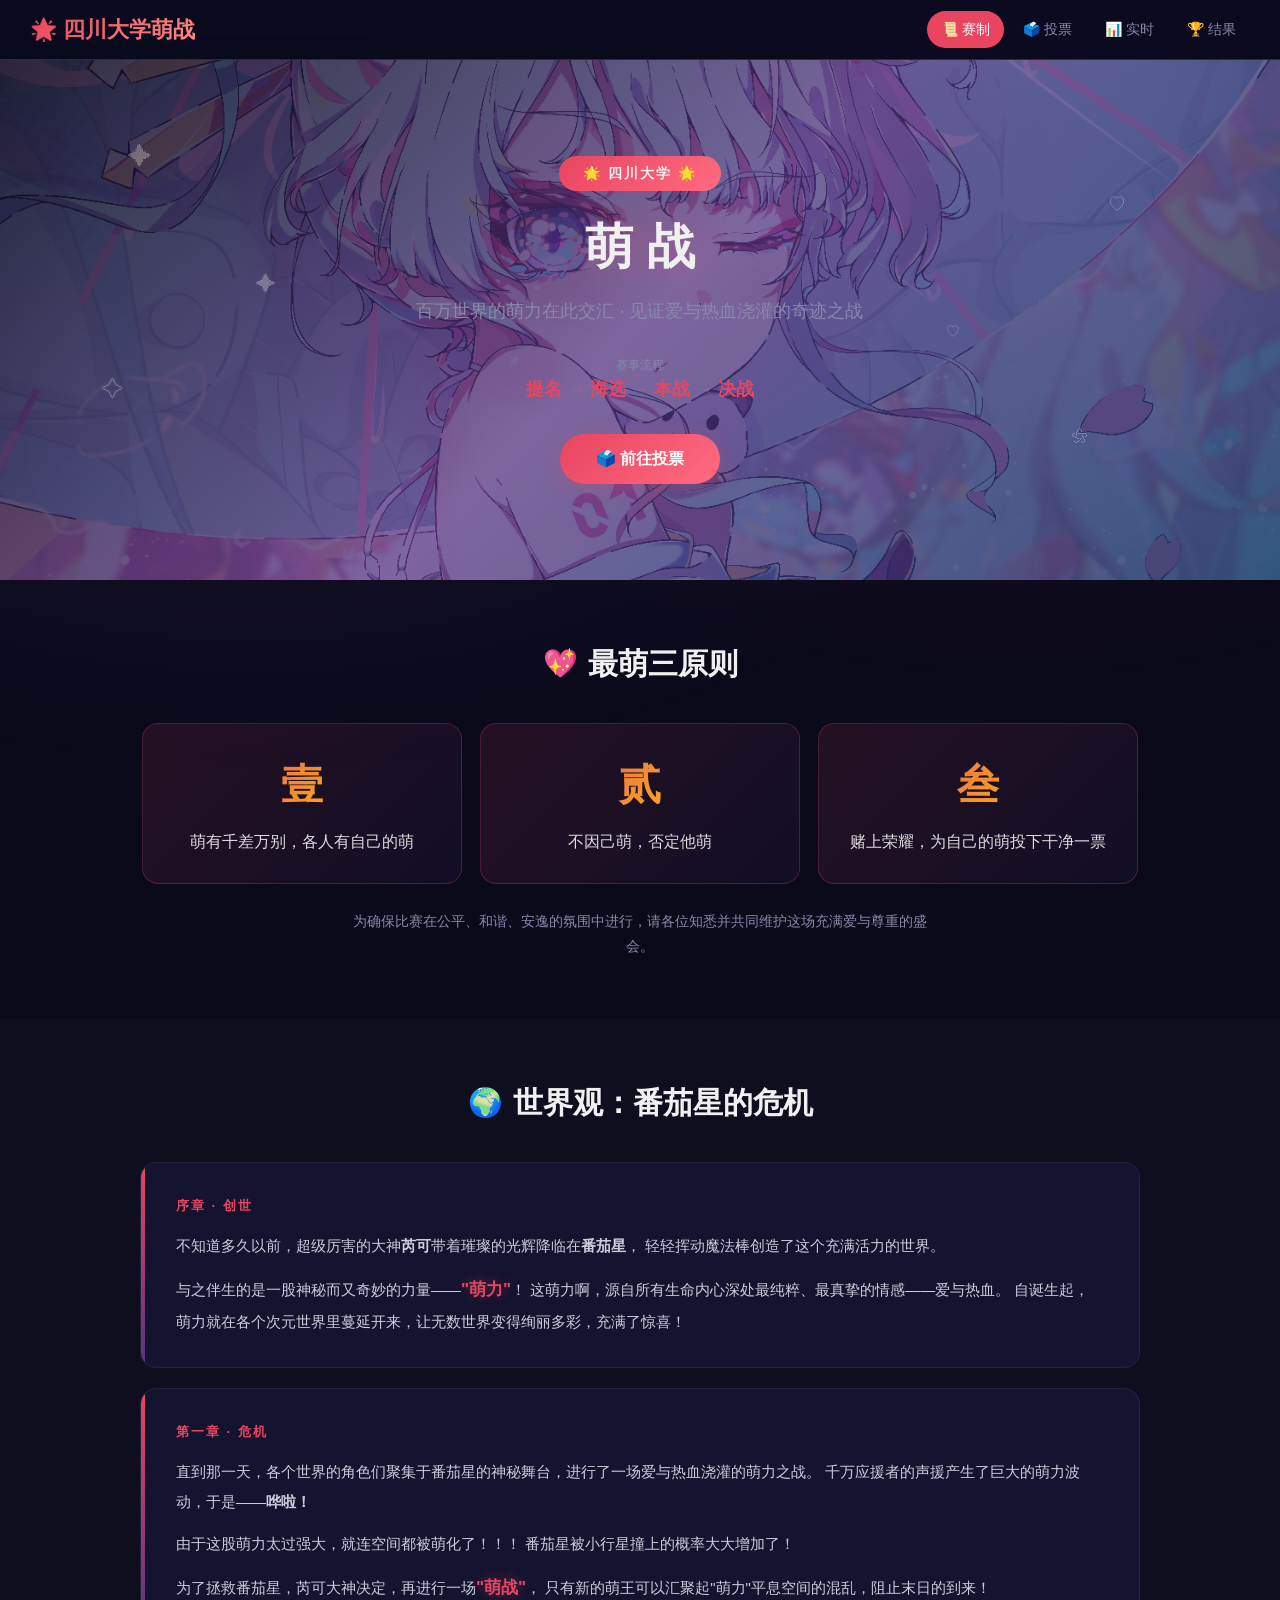
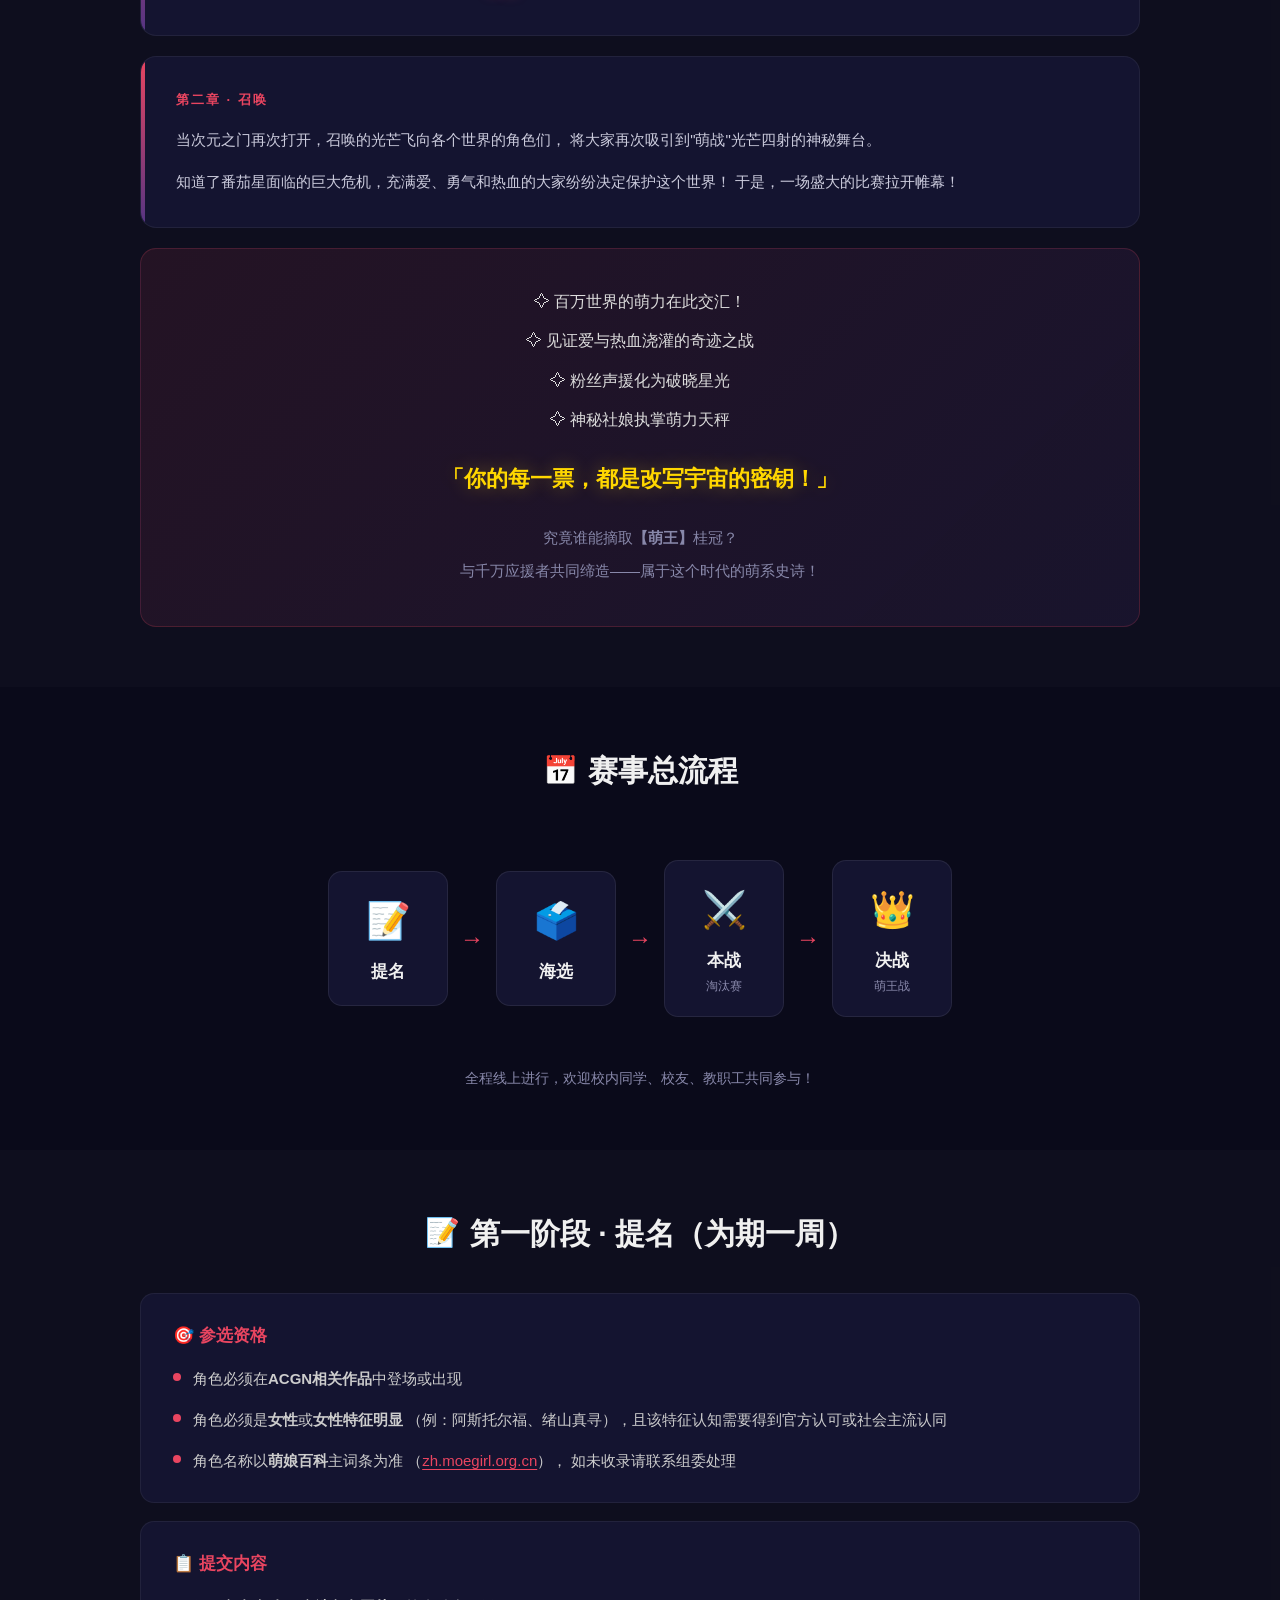
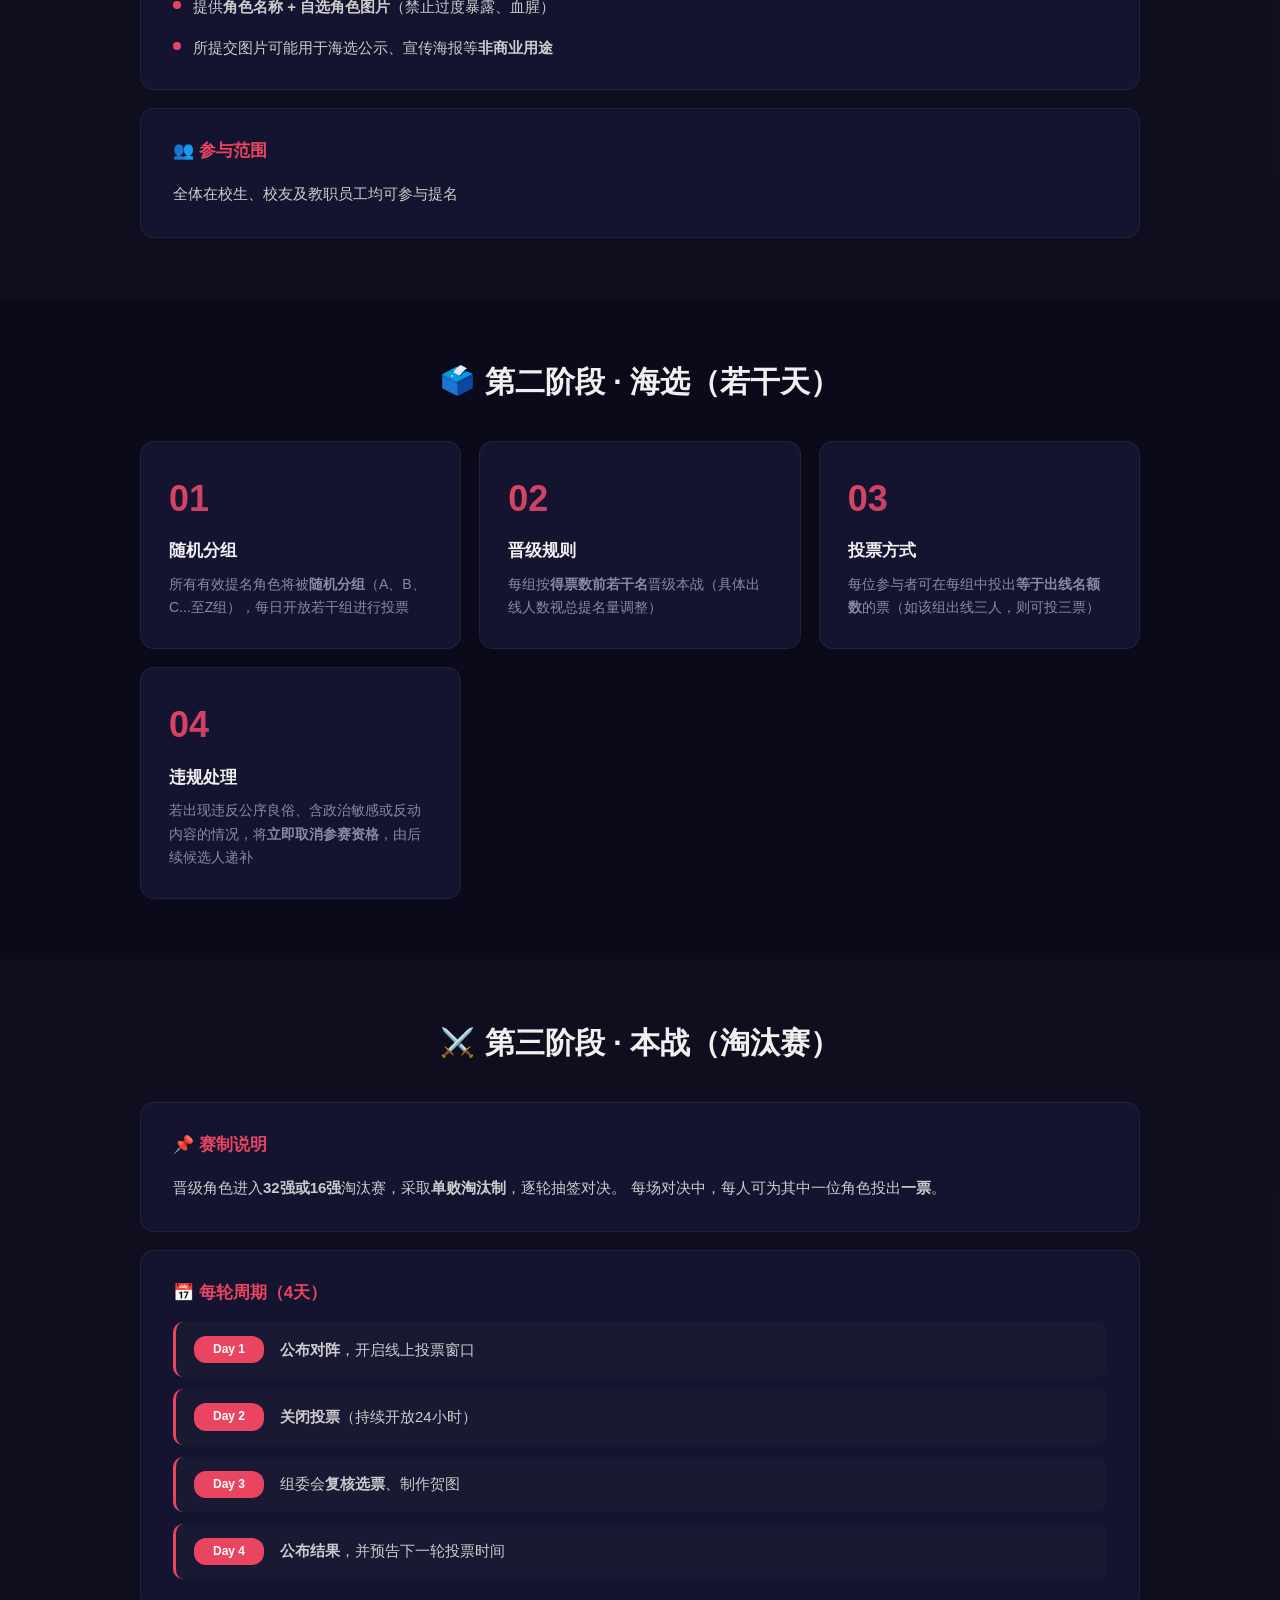
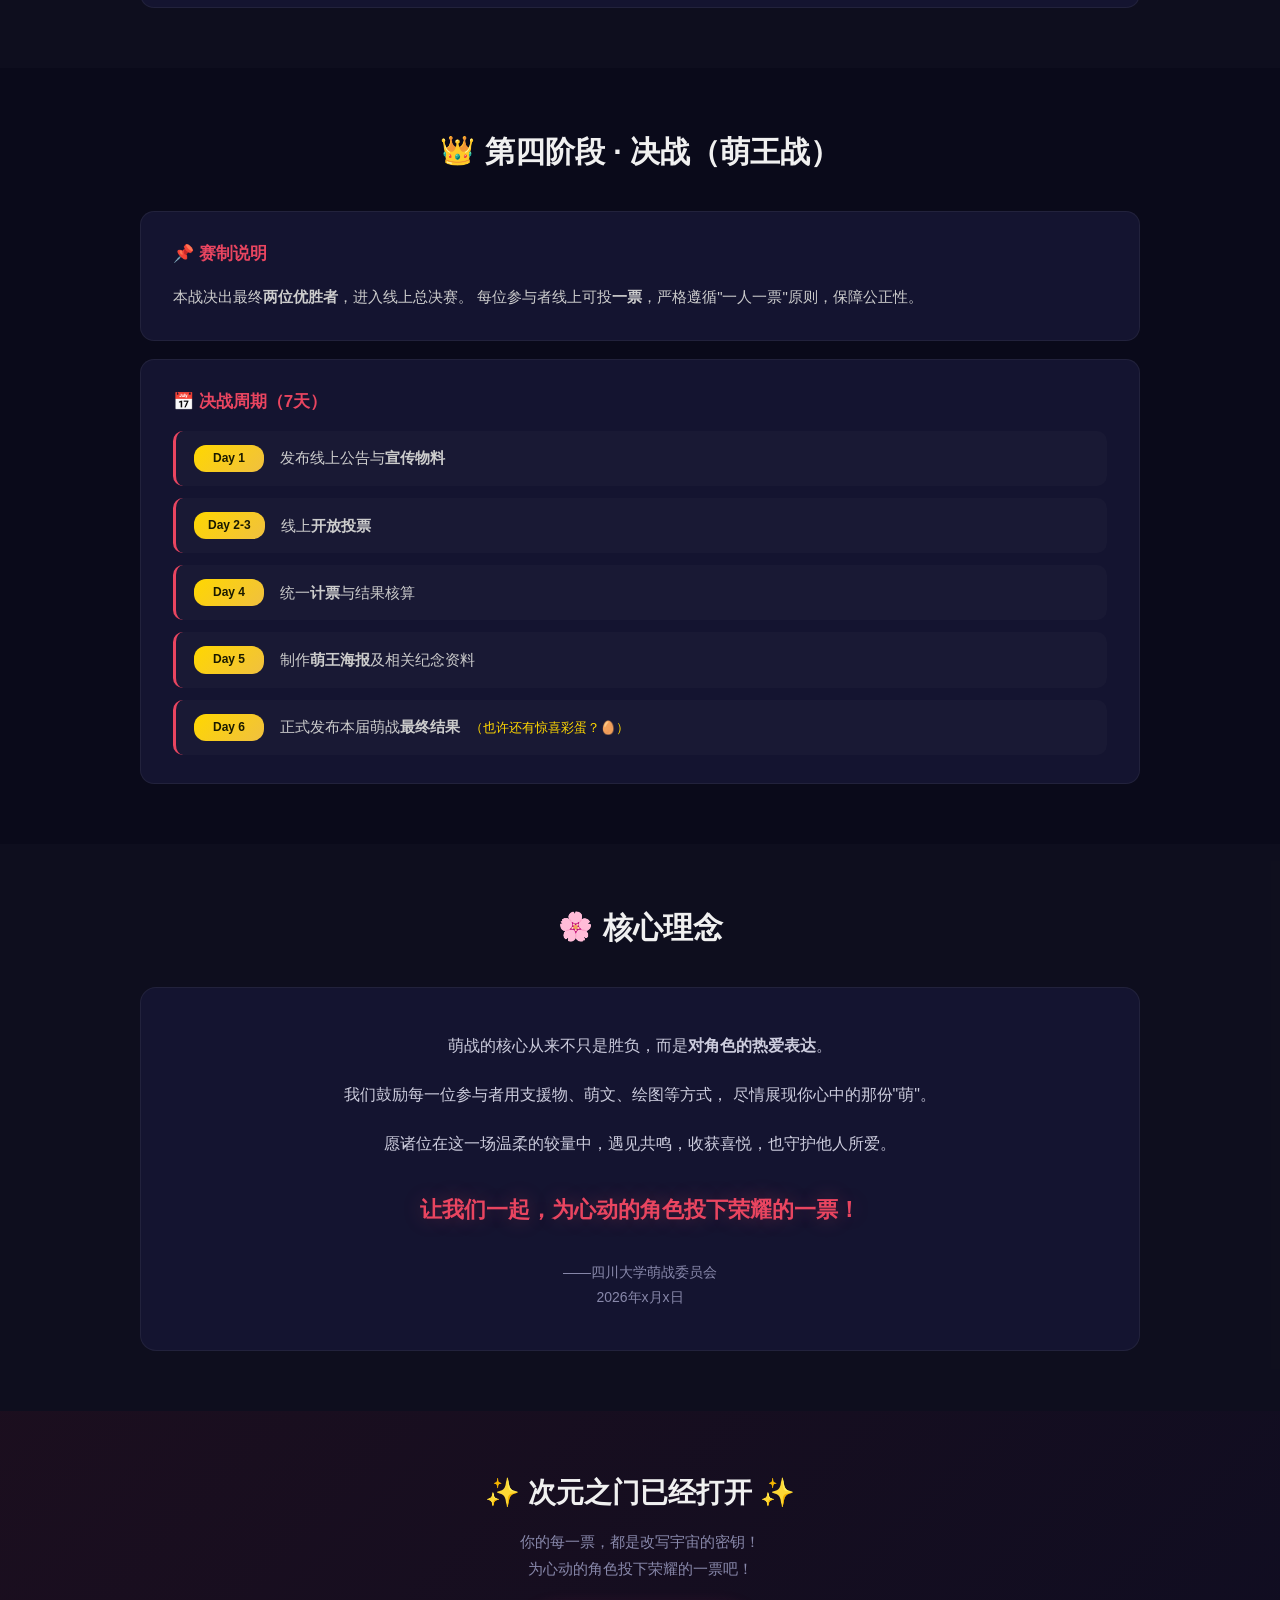
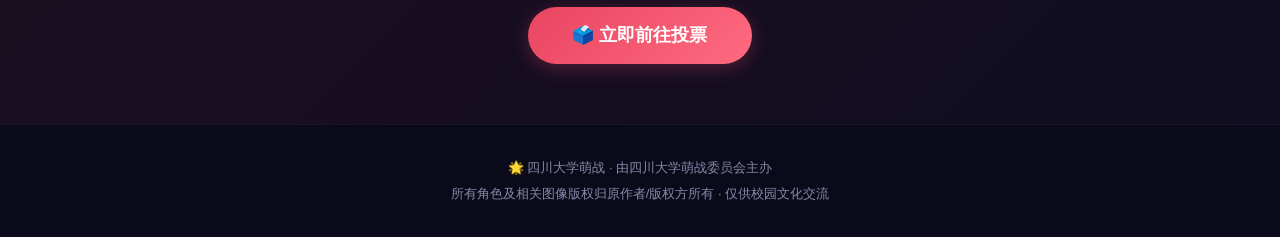
==== about.html @ 9edaadf5 "Add files via upload" ====
<!DOCTYPE html>
<html lang="zh-CN">
<head>
    <meta charset="UTF-8">
    <meta name="viewport" content="width=device-width, initial-scale=1.0">
    <title>📜 赛程赛制 - 四川大学萌战</title>
    <link rel="stylesheet" href="style.css">
</head>
<body>

    <!-- 导航栏 -->
    <nav class="navbar">
        <div class="nav-brand">🌟 四川大学萌战</div>
        <div class="nav-links">
            <a href="about.html" class="active">📜 赛制</a>
            <a href="index.html">🗳️ 投票</a>
            <a href="results.html">📊 实时</a>
            <a href="final.html">🏆 结果</a>
        </div>
    </nav>

    <!-- ===== 主视觉横幅 ===== -->
    <header class="about-hero">
        <div class="about-hero-overlay"></div>
        <div class="about-hero-content">
            <div class="about-badge">🌟 四川大学 🌟</div>
            <h1>萌 战</h1>
            <p class="about-tagline">百万世界的萌力在此交汇 · 见证爱与热血浇灌的奇迹之战</p>
            <div class="about-date-box">
                <div class="date-item">
                    <span class="date-label">赛事流程</span>
                    <span class="date-value" style="font-size:18px;">提名 → 海选 → 本战 → 决战</span>
                </div>
            </div>
            <a href="index.html" class="about-cta-btn">🗳️ 前往投票</a>
        </div>
        <!-- 飘落装饰 -->
        <div class="floating-decor d1">✦</div>
        <div class="floating-decor d2">♡</div>
        <div class="floating-decor d3">✧</div>
        <div class="floating-decor d4">⚝</div>
        <div class="floating-decor d5">✦</div>
        <div class="floating-decor d6">♡</div>
    </header>

    <!-- ===== 最萌三原则 ===== -->
    <section class="about-section">
        <div class="section-inner">
            <h2 class="section-title">
                <span class="title-icon">💖</span>
                最萌三原则
            </h2>
            <div class="principles-box">
                <div class="principle-item">
                    <div class="principle-num">壹</div>
                    <p>萌有千差万别，各人有自己的萌</p>
                </div>
                <div class="principle-item">
                    <div class="principle-num">贰</div>
                    <p>不因己萌，否定他萌</p>
                </div>
                <div class="principle-item">
                    <div class="principle-num">叁</div>
                    <p>赌上荣耀，为自己的萌投下干净一票</p>
                </div>
            </div>
            <p class="principles-footer">
                为确保比赛在公平、和谐、安逸的氛围中进行，请各位知悉并共同维护这场充满爱与尊重的盛会。
            </p>
        </div>
    </section>

    <!-- ===== 世界观故事 ===== -->
    <section class="about-section alt-bg">
        <div class="section-inner">
            <h2 class="section-title">
                <span class="title-icon">🌍</span>
                世界观：番茄星的危机
            </h2>
            <div class="lore-container">

                <div class="lore-card">
                    <div class="lore-chapter">序章 · 创世</div>
                    <p>
                        不知道多久以前，超级厉害的大神<strong>芮可</strong>带着璀璨的光辉降临在<strong>番茄星</strong>，
                        轻轻挥动魔法棒创造了这个充满活力的世界。
                    </p>
                    <p>
                        与之伴生的是一股神秘而又奇妙的力量——<strong class="highlight-moe">"萌力"</strong>！
                        这萌力啊，源自所有生命内心深处最纯粹、最真挚的情感——爱与热血。
                        自诞生起，萌力就在各个次元世界里蔓延开来，让无数世界变得绚丽多彩，充满了惊喜！
                    </p>
                </div>

                <div class="lore-card">
                    <div class="lore-chapter">第一章 · 危机</div>
                    <p>
                        直到那一天，各个世界的角色们聚集于番茄星的神秘舞台，进行了一场爱与热血浇灌的萌力之战。
                        千万应援者的声援产生了巨大的萌力波动，于是——<strong>哗啦！</strong>
                    </p>
                    <p>
                        由于这股萌力太过强大，就连空间都被萌化了！！！
                        番茄星被小行星撞上的概率大大增加了！
                    </p>
                    <p>
                        为了拯救番茄星，芮可大神决定，再进行一场<strong class="highlight-moe">"萌战"</strong>，
                        只有新的萌王可以汇聚起"萌力"平息空间的混乱，阻止末日的到来！
                    </p>
                </div>

                <div class="lore-card">
                    <div class="lore-chapter">第二章 · 召唤</div>
                    <p>
                        当次元之门再次打开，召唤的光芒飞向各个世界的角色们，
                        将大家再次吸引到"萌战"光芒四射的神秘舞台。
                    </p>
                    <p>
                        知道了番茄星面临的巨大危机，充满爱、勇气和热血的大家纷纷决定保护这个世界！
                        于是，一场盛大的比赛拉开帷幕！
                    </p>
                </div>

                <div class="lore-highlight-box">
                    <p>✧ 百万世界的萌力在此交汇！</p>
                    <p>✧ 见证爱与热血浇灌的奇迹之战</p>
                    <p>✧ 粉丝声援化为破晓星光</p>
                    <p>✧ 神秘社娘执掌萌力天秤</p>
                    <div class="lore-quote">
                        「你的每一票，都是改写宇宙的密钥！」
                    </div>
                    <p class="lore-call">
                        究竟谁能摘取<strong>【萌王】</strong>桂冠？<br>
                        与千万应援者共同缔造——属于这个时代的萌系史诗！
                    </p>
                </div>

            </div>
        </div>
    </section>

    <!-- ===== 赛事总流程 ===== -->
    <section class="about-section">
        <div class="section-inner">
            <h2 class="section-title">
                <span class="title-icon">📅</span>
                赛事总流程
            </h2>
            <div class="flow-bar">
                <div class="flow-step">
                    <div class="flow-icon">📝</div>
                    <div class="flow-label">提名</div>
                </div>
                <div class="flow-arrow">→</div>
                <div class="flow-step">
                    <div class="flow-icon">🗳️</div>
                    <div class="flow-label">海选</div>
                </div>
                <div class="flow-arrow">→</div>
                <div class="flow-step">
                    <div class="flow-icon">⚔️</div>
                    <div class="flow-label">本战</div>
                    <div class="flow-sub">淘汰赛</div>
                </div>
                <div class="flow-arrow">→</div>
                <div class="flow-step">
                    <div class="flow-icon">👑</div>
                    <div class="flow-label">决战</div>
                    <div class="flow-sub">萌王战</div>
                </div>
            </div>
            <p class="flow-note">全程线上进行，欢迎校内同学、校友、教职工共同参与！</p>
        </div>
    </section>

    <!-- ===== 第一阶段：提名 ===== -->
    <section class="about-section alt-bg">
        <div class="section-inner">
            <h2 class="section-title">
                <span class="title-icon">📝</span>
                第一阶段 · 提名（为期一周）
            </h2>

            <div class="stage-block">
                <h3 class="stage-subtitle">🎯 参选资格</h3>
                <div class="rule-list">
                    <div class="rule-item">
                        <div class="rule-dot"></div>
                        <div class="rule-text">
                            角色必须在<strong>ACGN相关作品</strong>中登场或出现
                        </div>
                    </div>
                    <div class="rule-item">
                        <div class="rule-dot"></div>
                        <div class="rule-text">
                            角色必须是<strong>女性</strong>或<strong>女性特征明显</strong>
                            （例：阿斯托尔福、绪山真寻），且该特征认知需要得到官方认可或社会主流认同
                        </div>
                    </div>
                    <div class="rule-item">
                        <div class="rule-dot"></div>
                        <div class="rule-text">
                            角色名称以<strong>萌娘百科</strong>主词条为准
                            （<a href="https://zh.moegirl.org.cn/Mainpage" target="_blank" class="inline-link">zh.moegirl.org.cn</a>），
                            如未收录请联系组委处理
                        </div>
                    </div>
                </div>
            </div>

            <div class="stage-block">
                <h3 class="stage-subtitle">📋 提交内容</h3>
                <div class="rule-list">
                    <div class="rule-item">
                        <div class="rule-dot"></div>
                        <div class="rule-text">
                            提供<strong>角色名称 + 自选角色图片</strong>（禁止过度暴露、血腥）
                        </div>
                    </div>
                    <div class="rule-item">
                        <div class="rule-dot"></div>
                        <div class="rule-text">
                            所提交图片可能用于海选公示、宣传海报等<strong>非商业用途</strong>
                        </div>
                    </div>
                </div>
            </div>

            <div class="stage-block">
                <h3 class="stage-subtitle">👥 参与范围</h3>
                <p class="stage-note">全体在校生、校友及教职员工均可参与提名</p>
            </div>
        </div>
    </section>

    <!-- ===== 第二阶段：海选 ===== -->
    <section class="about-section">
        <div class="section-inner">
            <h2 class="section-title">
                <span class="title-icon">🗳️</span>
                第二阶段 · 海选（若干天）
            </h2>
            <div class="rules-grid">
                <div class="rule-card">
                    <div class="rule-number">01</div>
                    <h3>随机分组</h3>
                    <p>所有有效提名角色将被<strong>随机分组</strong>（A、B、C...至Z组），每日开放若干组进行投票</p>
                </div>
                <div class="rule-card">
                    <div class="rule-number">02</div>
                    <h3>晋级规则</h3>
                    <p>每组按<strong>得票数前若干名</strong>晋级本战（具体出线人数视总提名量调整）</p>
                </div>
                <div class="rule-card">
                    <div class="rule-number">03</div>
                    <h3>投票方式</h3>
                    <p>每位参与者可在每组中投出<strong>等于出线名额数</strong>的票（如该组出线三人，则可投三票）</p>
                </div>
                <div class="rule-card">
                    <div class="rule-number">04</div>
                    <h3>违规处理</h3>
                    <p>若出现违反公序良俗、含政治敏感或反动内容的情况，将<strong>立即取消参赛资格</strong>，由后续候选人递补</p>
                </div>
            </div>
        </div>
    </section>

    <!-- ===== 第三阶段：本战 ===== -->
    <section class="about-section alt-bg">
        <div class="section-inner">
            <h2 class="section-title">
                <span class="title-icon">⚔️</span>
                第三阶段 · 本战（淘汰赛）
            </h2>

            <div class="stage-block">
                <h3 class="stage-subtitle">📌 赛制说明</h3>
                <p class="stage-note">
                    晋级角色进入<strong>32强或16强</strong>淘汰赛，采取<strong>单败淘汰制</strong>，逐轮抽签对决。
                    每场对决中，每人可为其中一位角色投出<strong>一票</strong>。
                </p>
            </div>

            <div class="stage-block">
                <h3 class="stage-subtitle">📅 每轮周期（4天）</h3>
                <div class="round-timeline">
                    <div class="round-day">
                        <div class="rd-badge">Day 1</div>
                        <div class="rd-content">
                            <strong>公布对阵</strong>，开启线上投票窗口
                        </div>
                    </div>
                    <div class="round-day">
                        <div class="rd-badge">Day 2</div>
                        <div class="rd-content">
                            <strong>关闭投票</strong>（持续开放24小时）
                        </div>
                    </div>
                    <div class="round-day">
                        <div class="rd-badge">Day 3</div>
                        <div class="rd-content">
                            组委会<strong>复核选票</strong>、制作贺图
                        </div>
                    </div>
                    <div class="round-day">
                        <div class="rd-badge">Day 4</div>
                        <div class="rd-content">
                            <strong>公布结果</strong>，并预告下一轮投票时间
                        </div>
                    </div>
                </div>
            </div>
        </div>
    </section>

    <!-- ===== 第四阶段：决战 ===== -->
    <section class="about-section">
        <div class="section-inner">
            <h2 class="section-title">
                <span class="title-icon">👑</span>
                第四阶段 · 决战（萌王战）
            </h2>

            <div class="stage-block">
                <h3 class="stage-subtitle">📌 赛制说明</h3>
                <p class="stage-note">
                    本战决出最终<strong>两位优胜者</strong>，进入线上总决赛。
                    每位参与者线上可投<strong>一票</strong>，严格遵循"一人一票"原则，保障公正性。
                </p>
            </div>

            <div class="stage-block">
                <h3 class="stage-subtitle">📅 决战周期（7天）</h3>
                <div class="round-timeline">
                    <div class="round-day">
                        <div class="rd-badge rd-gold">Day 1</div>
                        <div class="rd-content">发布线上公告与<strong>宣传物料</strong></div>
                    </div>
                    <div class="round-day">
                        <div class="rd-badge rd-gold">Day 2-3</div>
                        <div class="rd-content">线上<strong>开放投票</strong></div>
                    </div>
                    <div class="round-day">
                        <div class="rd-badge rd-gold">Day 4</div>
                        <div class="rd-content">统一<strong>计票</strong>与结果核算</div>
                    </div>
                    <div class="round-day">
                        <div class="rd-badge rd-gold">Day 5</div>
                        <div class="rd-content">制作<strong>萌王海报</strong>及相关纪念资料</div>
                    </div>
                    <div class="round-day">
                        <div class="rd-badge rd-gold">Day 6</div>
                        <div class="rd-content">
                            正式发布本届萌战<strong>最终结果</strong>
                            <span class="easter-egg">（也许还有惊喜彩蛋？🥚）</span>
                        </div>
                    </div>
                </div>
            </div>
        </div>
    </section>

    <!-- ===== 核心理念 ===== -->
    <section class="about-section alt-bg">
        <div class="section-inner">
            <h2 class="section-title">
                <span class="title-icon">🌸</span>
                核心理念
            </h2>
            <div class="philosophy-card">
                <p>
                    萌战的核心从来不只是胜负，而是<strong>对角色的热爱表达</strong>。
                </p>
                <p>
                    我们鼓励每一位参与者用支援物、萌文、绘图等方式，
                    尽情展现你心中的那份"萌"。
                </p>
                <p>
                    愿诸位在这一场温柔的较量中，遇见共鸣，收获喜悦，也守护他人所爱。
                </p>
                <div class="philosophy-highlight">
                    让我们一起，为心动的角色投下荣耀的一票！
                </div>
                <div class="philosophy-sign">
                    ——四川大学萌战委员会<br>
                    2026年x月x日
                </div>
            </div>
        </div>
    </section>

    <!-- ===== 底部行动号召 ===== -->
    <section class="about-cta-section">
        <h2>✨ 次元之门已经打开 ✨</h2>
        <p>你的每一票，都是改写宇宙的密钥！<br>为心动的角色投下荣耀的一票吧！</p>
        <a href="index.html" class="about-cta-btn large">🗳️ 立即前往投票</a>
    </section>

    <footer class="footer">
        <p>🌟 四川大学萌战 · 由四川大学萌战委员会主办</p>
        <p>所有角色及相关图像版权归原作者/版权方所有 · 仅供校园文化交流</p>
    </footer>

</body>
</html>
---- style.css ----
/* ============================================================
   ACG角色人气投票 - 完整样式
   ============================================================ */

/* ----- 重置所有浏览器默认样式 ----- */
* {
    margin: 0;
    padding: 0;
    box-sizing: border-box;
}

/* ----- 定义主题颜色（改这里就能换整站配色）----- */
:root {
    --pink: #e94560;
    --dark-blue: #0f3460;
    --purple: #533483;
    --bg-dark: #0a0a1a;
    --bg-card: #141430;
    --bg-card-hover: #1c1c45;
    --text-white: #f0f0f0;
    --text-gray: #8888aa;
    --gold: #ffd700;
    --silver: #c0c0c0;
    --bronze: #cd7f32;
}

/* ----- 页面整体 ----- */
body {
    background-color: var(--bg-dark);
    color: var(--text-white);
    font-family: "Microsoft YaHei", "PingFang SC", "Helvetica Neue", Arial, sans-serif;
    line-height: 1.6;
    overflow-x: hidden;
}

/* 背景装饰 */
body::before {
    content: "";
    position: fixed;
    top: 0; left: 0;
    width: 100%; height: 100%;
    background: 
        radial-gradient(ellipse at 20% 50%, rgba(83, 52, 131, 0.15) 0%, transparent 50%),
        radial-gradient(ellipse at 80% 20%, rgba(233, 69, 96, 0.1) 0%, transparent 50%);
    pointer-events: none;
    z-index: 0;
}

/* ============================================================
   导航栏
   ============================================================ */
.navbar {
    background: rgba(10, 10, 30, 0.9);
    backdrop-filter: blur(15px);
    border-bottom: 1px solid rgba(233, 69, 96, 0.3);
    padding: 0 30px;
    height: 60px;
    display: flex;
    justify-content: space-between;
    align-items: center;
    position: sticky;
    top: 0;
    z-index: 999;
}

.nav-brand {
    font-size: 22px;
    font-weight: 900;
    background: linear-gradient(135deg, var(--pink), #ff8a80);
    -webkit-background-clip: text;
    -webkit-text-fill-color: transparent;
    background-clip: text;
}

.nav-links { display: flex; gap: 8px; }

.nav-links a {
    color: var(--text-gray);
    text-decoration: none;
    padding: 8px 18px;
    border-radius: 20px;
    font-size: 15px;
    transition: all 0.25s;
}

.nav-links a:hover { color: #fff; background: rgba(255,255,255,0.08); }
.nav-links a.active { color: #fff; background: var(--pink); }

/* ============================================================
   顶部横幅
   ============================================================ */
.hero {
    position: relative;
    background: linear-gradient(135deg, var(--dark-blue), var(--purple));
    padding: 50px 20px 40px;
    text-align: center;
    z-index: 1;
    overflow: hidden;
}

.hero::after {
    content: ""; position: absolute;
    bottom: 0; left: 0; right: 0; height: 60px;
    background: linear-gradient(to top, var(--bg-dark), transparent);
}

.hero h1 {
    font-size: clamp(24px, 5vw, 42px);
    margin-bottom: 12px;
    text-shadow: 0 0 30px rgba(233,69,96,0.4);
}

.subtitle {
    color: var(--text-gray);
    font-size: clamp(14px, 2.5vw, 18px);
    margin-bottom: 28px;
}

.stats-bar {
    display: flex;
    justify-content: center;
    gap: clamp(30px, 6vw, 80px);
    position: relative;
    z-index: 1;
}

.stat-item { text-align: center; }

.stat-number {
    display: block;
    font-size: clamp(28px, 4vw, 40px);
    font-weight: 900;
    color: var(--pink);
    line-height: 1.2;
}

.stat-label { font-size: 13px; color: var(--text-gray); }

/* ============================================================
   筛选栏 & 搜索
   ============================================================ */
.filter-section {
    position: relative; z-index: 1;
    padding: 25px 30px;
    display: flex;
    justify-content: space-between;
    align-items: center;
    flex-wrap: wrap;
    gap: 15px;
    max-width: 1400px;
    margin: 0 auto;
}

.filter-container { display: flex; gap: 8px; flex-wrap: wrap; }

.filter-btn {
    padding: 7px 18px;
    background: rgba(255,255,255,0.05);
    border: 1px solid rgba(255,255,255,0.1);
    color: var(--text-gray);
    border-radius: 20px;
    cursor: pointer;
    font-size: 14px;
    transition: all 0.25s;
}

.filter-btn:hover { border-color: var(--pink); color: #fff; }
.filter-btn.active { background: var(--pink); border-color: var(--pink); color: #fff; }

.search-box input {
    width: clamp(200px, 30vw, 300px);
    padding: 9px 18px;
    background: rgba(255,255,255,0.06);
    border: 1px solid rgba(255,255,255,0.12);
    color: #fff;
    border-radius: 20px;
    font-size: 14px;
    outline: none;
    transition: border-color 0.25s;
}

.search-box input:focus { border-color: var(--pink); }
.search-box input::placeholder { color: #666; }

/* ============================================================
   角色卡片 - 网格布局
   ============================================================ */
.characters-section {
    position: relative; z-index: 1;
    padding: 10px 30px 40px;
    max-width: 1400px;
    margin: 0 auto;
}

.character-grid {
    display: grid;
    grid-template-columns: repeat(auto-fill, minmax(270px, 1fr));
    gap: 22px;
}

/* ----- 单张角色卡片 ----- */
.char-card {
    background: var(--bg-card);
    border: 1px solid rgba(255,255,255,0.06);
    border-radius: 14px;
    overflow: hidden;
    transition: all 0.3s ease;
    position: relative;
}

.char-card:hover {
    transform: translateY(-6px);
    border-color: var(--pink);
    box-shadow: 0 12px 35px rgba(233,69,96,0.15);
}

/* 排名角标 */
.rank-badge {
    position: absolute;
    top: 12px; left: 12px;
    min-width: 32px; height: 32px;
    border-radius: 16px;
    display: flex;
    align-items: center;
    justify-content: center;
    font-weight: 800;
    font-size: 14px;
    z-index: 2;
    padding: 0 8px;
}

.rank-1 { background: var(--gold); color: #1a1a00; }
.rank-2 { background: var(--silver); color: #1a1a1a; }
.rank-3 { background: var(--bronze); color: #fff; }
.rank-n { background: rgba(0,0,0,0.55); color: #ccc; backdrop-filter: blur(4px); }

/* 角色图片/占位 */
.char-visual {
    width: 100%;
    height: 280px;
    display: flex;
    align-items: center;
    justify-content: center;
    font-size: 72px;
    background: linear-gradient(135deg, var(--dark-blue), var(--purple));
    user-select: none;
    overflow: hidden;
    position: relative;
}

.char-visual img {
    width: 100%;
    height: 100%;
    object-fit: cover;
}

.char-body { padding: 16px 18px 6px; }

.char-body h3 {
    font-size: 18px;
    margin-bottom: 4px;
    white-space: nowrap;
    overflow: hidden;
    text-overflow: ellipsis;
}

.char-anime {
    font-size: 13px;
    color: var(--pink);
    margin-bottom: 6px;
    white-space: nowrap;
    overflow: hidden;
    text-overflow: ellipsis;
}

.char-desc {
    font-size: 12px;
    color: var(--text-gray);
    display: -webkit-box;
    -webkit-line-clamp: 2;
    -webkit-box-orient: vertical;
    overflow: hidden;
    min-height: 36px;
}

/* 卡片底部：票数 + 按钮 */
.char-footer {
    display: flex;
    justify-content: space-between;
    align-items: center;
    padding: 12px 18px 16px;
}

.vote-num { font-size: 13px; color: var(--text-gray); }
.vote-num strong { color: var(--pink); font-size: 20px; margin-right: 3px; }

.vote-btn {
    padding: 7px 22px;
    background: linear-gradient(135deg, var(--pink), #ff6b81);
    color: #fff;
    border: none;
    border-radius: 20px;
    font-size: 14px;
    font-weight: 700;
    cursor: pointer;
    transition: all 0.25s;
}

.vote-btn:hover {
    transform: scale(1.06);
    box-shadow: 0 4px 18px rgba(233,69,96,0.45);
}

.vote-btn:disabled {
    background: #333 !important;
    color: #666 !important;
    cursor: not-allowed;
    transform: none !important;
    box-shadow: none !important;
}

.vote-btn.voted {
    background: linear-gradient(135deg, #2a2a4a, #333360);
    color: #8888aa;
}

/* ============================================================
   快速排行榜
   ============================================================ */
.quick-ranking {
    position: relative; z-index: 1;
    max-width: 700px;
    margin: 0 auto 50px;
    padding: 0 30px;
}

.quick-ranking h2 {
    text-align: center;
    margin-bottom: 20px;
    font-size: 22px;
}

.top5-list { display: flex; flex-direction: column; gap: 10px; }

.top5-item {
    display: flex;
    align-items: center;
    gap: 14px;
    background: var(--bg-card);
    border: 1px solid rgba(255,255,255,0.06);
    border-radius: 12px;
    padding: 12px 18px;
    transition: border-color 0.25s;
}

.top5-item:hover { border-color: var(--pink); }

.top5-rank {
    font-size: 22px;
    font-weight: 900;
    min-width: 36px;
    text-align: center;
}

.top5-rank.r1 { color: var(--gold); }
.top5-rank.r2 { color: var(--silver); }
.top5-rank.r3 { color: var(--bronze); }
.top5-rank.rn { color: var(--text-gray); }

.top5-emoji { font-size: 28px; }

.top5-info { flex: 1; min-width: 0; }
.top5-info .t5-name { font-weight: 700; font-size: 15px; }
.top5-info .t5-anime { font-size: 12px; color: var(--text-gray); }

.top5-votes {
    font-size: 18px;
    font-weight: 800;
    color: var(--pink);
    white-space: nowrap;
}

.top5-bar {
    width: 100%;
    height: 4px;
    background: rgba(255,255,255,0.06);
    border-radius: 2px;
    margin-top: 6px;
    overflow: hidden;
}

.top5-bar-fill {
    height: 100%;
    background: linear-gradient(90deg, var(--pink), var(--purple));
    border-radius: 2px;
    transition: width 0.8s ease;
}

.view-all-btn {
    display: block;
    text-align: center;
    margin-top: 20px;
    color: var(--pink);
    text-decoration: none;
    font-size: 15px;
    padding: 10px;
    border: 1px solid var(--pink);
    border-radius: 25px;
    transition: all 0.25s;
}

.view-all-btn:hover { background: var(--pink); color: #fff; }

/* ============================================================
   弹窗
   ============================================================ */
.modal-overlay {
    display: none;
    position: fixed;
    inset: 0;
    background: rgba(0,0,0,0.65);
    backdrop-filter: blur(6px);
    z-index: 9999;
    justify-content: center;
    align-items: center;
}

.modal-overlay.show { display: flex; }

.modal-box {
    background: var(--bg-card);
    border: 1px solid var(--pink);
    border-radius: 18px;
    padding: 35px 40px;
    text-align: center;
    max-width: 380px;
    width: 90%;
    animation: popIn 0.3s ease;
}

@keyframes popIn {
    from { opacity: 0; transform: scale(0.85); }
    to   { opacity: 1; transform: scale(1); }
}

.modal-icon { font-size: 56px; margin-bottom: 10px; }

.modal-box h2 { font-size: 22px; margin-bottom: 8px; color: var(--pink); }
.modal-box p  { font-size: 14px; color: var(--text-gray); line-height: 1.7; }

.modal-close-btn {
    margin-top: 22px;
    padding: 9px 36px;
    background: linear-gradient(135deg, var(--pink), #ff6b81);
    color: #fff;
    border: none;
    border-radius: 20px;
    font-size: 15px;
    cursor: pointer;
    transition: transform 0.2s;
}

.modal-close-btn:hover { transform: scale(1.05); }

/* ============================================================
   页脚
   ============================================================ */
.footer {
    position: relative; z-index: 1;
    text-align: center;
    padding: 30px 20px;
    border-top: 1px solid rgba(255,255,255,0.06);
    color: var(--text-gray);
    font-size: 13px;
    line-height: 2;
}

/* ============================================================
   加载动画
   ============================================================ */
.loading {
    grid-column: 1 / -1;
    display: flex;
    justify-content: center;
    padding: 60px 0;
}

.loading-spinner {
    width: 44px; height: 44px;
    border: 4px solid rgba(255,255,255,0.08);
    border-top-color: var(--pink);
    border-radius: 50%;
    animation: spin 0.7s linear infinite;
}

@keyframes spin { to { transform: rotate(360deg); } }

/* ============================================================
   ----- 结果页专用样式 -----
   ============================================================ */
.results-hero {
    position: relative; z-index: 1;
    background: linear-gradient(135deg, var(--dark-blue), var(--purple));
    padding: 40px 20px;
    text-align: center;
}

.results-hero h1 { font-size: clamp(22px, 4vw, 36px); margin-bottom: 8px; }
.results-hero p { color: var(--text-gray); font-size: 15px; }

.charts-wrapper {
    position: relative; z-index: 1;
    max-width: 1200px;
    margin: 30px auto;
    padding: 0 30px;
    display: grid;
    grid-template-columns: repeat(auto-fit, minmax(400px, 1fr));
    gap: 25px;
}

.chart-box {
    background: var(--bg-card);
    border: 1px solid rgba(255,255,255,0.06);
    border-radius: 14px;
    padding: 25px;
}

.chart-box h2 { font-size: 18px; margin-bottom: 18px; text-align: center; }

/* 排名表格 */
.ranking-wrapper {
    position: relative; z-index: 1;
    max-width: 900px;
    margin: 30px auto 60px;
    padding: 0 30px;
}

.ranking-wrapper h2 { text-align: center; margin-bottom: 18px; }

.rank-table {
    width: 100%;
    border-collapse: collapse;
    background: var(--bg-card);
    border-radius: 12px;
    overflow: hidden;
}

.rank-table th {
    background: var(--dark-blue);
    padding: 13px 16px;
    text-align: left;
    font-size: 13px;
    color: var(--text-gray);
    letter-spacing: 0.5px;
}

.rank-table td {
    padding: 11px 16px;
    border-bottom: 1px solid rgba(255,255,255,0.04);
    font-size: 14px;
}

.rank-table tbody tr:hover { background: var(--bg-card-hover); }

.rank-table .col-rank { width: 60px; font-weight: 800; font-size: 17px; }
.rank-table .gold   { color: var(--gold); }
.rank-table .silver { color: var(--silver); }
.rank-table .bronz  { color: var(--bronze); }

.rank-table .col-bar {
    width: 150px;
}

.mini-bar {
    width: 100%;
    height: 6px;
    background: rgba(255,255,255,0.06);
    border-radius: 3px;
    overflow: hidden;
}

.mini-bar-fill {
    height: 100%;
    background: linear-gradient(90deg, var(--pink), var(--purple));
    border-radius: 3px;
}

/* ============================================================
   响应式（手机适配）
   ============================================================ */
@media (max-width: 768px) {
    .navbar { padding: 0 16px; }
    .nav-brand { font-size: 18px; }

    .filter-section {
        flex-direction: column;
        align-items: stretch;
        padding: 18px 16px;
    }

    .search-box input { width: 100%; }

    .characters-section { padding: 10px 16px 30px; }
    .character-grid {
        grid-template-columns: repeat(auto-fill, minmax(240px, 1fr));
        gap: 14px;
    }

    .quick-ranking { padding: 0 16px; }
    .charts-wrapper { grid-template-columns: 1fr; padding: 0 16px; }
    .ranking-wrapper { padding: 0 16px; }

    .stats-bar { gap: 20px; }
}

@media (max-width: 480px) {
    .character-grid {
        grid-template-columns: 1fr;
    }
}
/* ============================================================
   ===== 新增：活动介绍页 + 最终结果页 + 装饰效果 =====
   ============================================================ */

/* ---------- 所有页面导航栏更新（4个页面） ---------- */
.nav-links { gap: 5px; }
.nav-links a { padding: 7px 14px; font-size: 14px; }

/* ---------- 活动介绍页 - 主视觉 ---------- */
.about-hero {
    position: relative;
    min-height: 520px;
    display: flex;
    align-items: center;
    justify-content: center;
    text-align: center;
    overflow: hidden;
    z-index: 1;
    /* 👇 这里引用你的背景图片 */
    background: url('images/about-bg.jpg.jpeg') center/cover no-repeat;
}

/* 背景图上面盖一层半透明渐变色（让文字看得清） */
.about-hero-overlay {
    position: absolute;
    inset: 0;
    background: linear-gradient(
        135deg,
        rgba(10, 10, 30, 0.85),
        rgba(83, 52, 131, 0.75),
        rgba(15, 52, 96, 0.8)
    );
    z-index: 1;
}

.about-hero-content {
    position: relative;
    z-index: 2;
    padding: 40px 20px;
}

.about-badge {
    display: inline-block;
    background: linear-gradient(135deg, var(--pink), #ff6b81);
    padding: 6px 24px;
    border-radius: 20px;
    font-size: 14px;
    font-weight: 700;
    margin-bottom: 18px;
    letter-spacing: 2px;
}

.about-hero-content h1 {
    font-size: clamp(28px, 5vw, 48px);
    margin-bottom: 12px;
    text-shadow: 0 0 40px rgba(233,69,96,0.4);
}

.about-tagline {
    font-size: clamp(14px, 2.5vw, 18px);
    color: var(--text-gray);
    margin-bottom: 30px;
}

/* 日期展示 */
.about-date-box {
    display: flex;
    align-items: center;
    justify-content: center;
    gap: 20px;
    margin-bottom: 30px;
}

.date-item { text-align: center; }
.date-label { display: block; font-size: 12px; color: var(--text-gray); }
.date-value { display: block; font-size: 24px; font-weight: 800; color: var(--pink); }
.date-divider { font-size: 24px; color: var(--text-gray); }

/* CTA按钮 */
.about-cta-btn {
    display: inline-block;
    padding: 12px 36px;
    background: linear-gradient(135deg, var(--pink), #ff6b81);
    color: #fff;
    text-decoration: none;
    border-radius: 30px;
    font-size: 16px;
    font-weight: 700;
    transition: all 0.3s;
    box-shadow: 0 4px 20px rgba(233,69,96,0.3);
}

.about-cta-btn:hover {
    transform: translateY(-3px);
    box-shadow: 0 8px 30px rgba(233,69,96,0.5);
}

.about-cta-btn.large {
    padding: 14px 44px;
    font-size: 18px;
}

/* ---------- 飘浮装饰元素 ---------- */
.floating-decor {
    position: absolute;
    font-size: 20px;
    opacity: 0.3;
    z-index: 2;
    animation: floatUpDown 6s ease-in-out infinite;
    pointer-events: none;
}

.d1 { top: 15%; left: 10%; animation-delay: 0s; font-size: 24px; }
.d2 { top: 25%; right: 12%; animation-delay: 1s; font-size: 18px; }
.d3 { top: 60%; left: 8%; animation-delay: 2s; font-size: 22px; }
.d4 { top: 70%; right: 15%; animation-delay: 3s; font-size: 16px; }
.d5 { top: 40%; left: 20%; animation-delay: 1.5s; font-size: 20px; }
.d6 { top: 50%; right: 25%; animation-delay: 2.5s; font-size: 14px; }

@keyframes floatUpDown {
    0%, 100% { transform: translateY(0) rotate(0deg); }
    50% { transform: translateY(-20px) rotate(10deg); }
}

/* ---------- 通用内容区域 ---------- */
.about-section {
    position: relative;
    z-index: 1;
    padding: 60px 20px;
}

.about-section.alt-bg {
    background: rgba(255,255,255,0.02);
}

.section-inner {
    max-width: 1000px;
    margin: 0 auto;
}

.section-title {
    text-align: center;
    font-size: clamp(22px, 3.5vw, 30px);
    margin-bottom: 35px;
    display: flex;
    align-items: center;
    justify-content: center;
    gap: 10px;
}

.title-icon { font-size: 28px; }

/* ---------- 活动背景故事卡片 ---------- */
.story-card {
    background: var(--bg-card);
    border: 1px solid rgba(255,255,255,0.06);
    border-radius: 16px;
    padding: 35px 40px;
    line-height: 2;
    font-size: 15px;
    color: #ccccdd;
}

.story-card p { margin-bottom: 16px; }
.story-card p:last-child { margin-bottom: 0; }

.story-highlight {
    text-align: center;
    font-size: 18px;
    color: var(--pink) !important;
    font-weight: 700;
    margin-top: 20px !important;
}

/* ---------- 规则卡片 ---------- */
.rules-grid {
    display: grid;
    grid-template-columns: repeat(auto-fill, minmax(280px, 1fr));
    gap: 18px;
}

.rule-card {
    background: var(--bg-card);
    border: 1px solid rgba(255,255,255,0.06);
    border-radius: 14px;
    padding: 28px;
    transition: all 0.3s;
}

.rule-card:hover {
    border-color: var(--pink);
    transform: translateY(-4px);
}

.rule-number {
    font-size: 36px;
    font-weight: 900;
    background: linear-gradient(135deg, var(--pink), var(--purple));
    -webkit-background-clip: text;
    -webkit-text-fill-color: transparent;
    background-clip: text;
    margin-bottom: 10px;
}

.rule-card h3 {
    font-size: 17px;
    margin-bottom: 8px;
}

.rule-card p {
    font-size: 14px;
    color: var(--text-gray);
    line-height: 1.7;
}

/* ---------- 时间线 ---------- */
.timeline {
    position: relative;
    padding-left: 40px;
}

.timeline::before {
    content: "";
    position: absolute;
    left: 14px;
    top: 8px;
    bottom: 8px;
    width: 2px;
    background: rgba(255,255,255,0.1);
}

.timeline-item {
    position: relative;
    margin-bottom: 35px;
}

.timeline-item:last-child { margin-bottom: 0; }

.tl-dot {
    position: absolute;
    left: -33px;
    top: 6px;
    width: 16px;
    height: 16px;
    border-radius: 50%;
    background: #333;
    border: 3px solid #555;
}

.tl-dot.active {
    background: var(--pink);
    border-color: var(--pink);
    box-shadow: 0 0 12px rgba(233,69,96,0.4);
}

.tl-content {
    background: var(--bg-card);
    border: 1px solid rgba(255,255,255,0.06);
    border-radius: 12px;
    padding: 22px 28px;
}

.tl-date {
    font-size: 13px;
    color: var(--pink);
    font-weight: 700;
    margin-bottom: 6px;
}

.tl-content h3 { font-size: 17px; margin-bottom: 6px; }
.tl-content p { font-size: 14px; color: var(--text-gray); }

/* ---------- 分组概览 ---------- */
.group-overview {
    display: grid;
    grid-template-columns: repeat(auto-fill, minmax(240px, 1fr));
    gap: 18px;
}

.group-card {
    border-radius: 14px;
    padding: 28px;
    text-align: center;
    border: 1px solid rgba(255,255,255,0.06);
    transition: all 0.3s;
}

.group-card:hover { transform: translateY(-4px); }

.gc-anime  { background: linear-gradient(135deg, rgba(233,69,96,0.15), rgba(233,69,96,0.05)); }
.gc-game   { background: linear-gradient(135deg, rgba(83,52,131,0.15), rgba(83,52,131,0.05)); }
.gc-comic  { background: linear-gradient(135deg, rgba(15,52,96,0.2), rgba(15,52,96,0.05)); }
.gc-vtuber { background: linear-gradient(135deg, rgba(255,215,0,0.12), rgba(255,215,0,0.03)); }

.gc-icon { font-size: 40px; margin-bottom: 12px; }
.group-card h3 { font-size: 17px; margin-bottom: 8px; }
.group-card p { font-size: 13px; color: var(--text-gray); margin-bottom: 10px; }
.gc-examples { font-size: 12px; color: #666; }

/* ---------- 底部CTA ---------- */
.about-cta-section {
    position: relative;
    z-index: 1;
    text-align: center;
    padding: 60px 20px;
    background: linear-gradient(135deg, rgba(233,69,96,0.08), rgba(83,52,131,0.08));
}

.about-cta-section h2 {
    font-size: 28px;
    margin-bottom: 12px;
}

.about-cta-section p {
    color: var(--text-gray);
    margin-bottom: 25px;
    font-size: 15px;
    line-height: 1.8;
}

/* ============================================================
   最终结果页
   ============================================================ */

/* 结果主视觉 */
.final-hero {
    position: relative;
    min-height: 400px;
    display: flex;
    align-items: center;
    justify-content: center;
    text-align: center;
    overflow: hidden;
    z-index: 1;
    background: url('images/banner-bg.jpg.jpeg') center/cover no-repeat;
}

.final-hero-overlay {
    position: absolute;
    inset: 0;
    background: linear-gradient(135deg,
        rgba(10,10,30,0.88),
        rgba(83,52,131,0.75),
        rgba(233,69,96,0.3)
    );
    z-index: 1;
}

.final-hero-content {
    position: relative;
    z-index: 2;
    padding: 40px 20px;
}

.crown-icon {
    font-size: 64px;
    margin-bottom: 15px;
    animation: floatUpDown 3s ease-in-out infinite;
}

.final-hero-content h1 {
    font-size: clamp(24px, 5vw, 42px);
    margin-bottom: 10px;
}

.final-subtitle {
    font-size: 20px;
    color: var(--gold);
    letter-spacing: 4px;
}

/* 总冠军卡片 */
.champion-section {
    position: relative;
    z-index: 1;
    padding: 50px 20px 30px;
    max-width: 700px;
    margin: 0 auto;
}

.champion-card {
    background: linear-gradient(135deg, #1a1035, #241545);
    border: 2px solid var(--gold);
    border-radius: 20px;
    padding: 40px;
    text-align: center;
    box-shadow: 0 0 40px rgba(255,215,0,0.15);
}

.champ-emoji { font-size: 80px; margin-bottom: 15px; }
.champ-crown { font-size: 36px; margin-bottom: 5px; }
.champ-name { font-size: 32px; color: var(--gold); margin-bottom: 5px; }
.champ-anime { font-size: 16px; color: var(--text-gray); margin-bottom: 15px; }
.champ-votes { font-size: 40px; font-weight: 900; color: var(--pink); }
.champ-pct { font-size: 14px; color: var(--text-gray); margin-top: 5px; }

/* 领奖台 */
.podium-section {
    position: relative;
    z-index: 1;
    padding: 30px 20px 50px;
    max-width: 800px;
    margin: 0 auto;
}

.podium {
    display: flex;
    align-items: flex-end;
    justify-content: center;
    gap: 15px;
    margin-top: 20px;
}

.podium-item {
    text-align: center;
    flex: 1;
    max-width: 220px;
}

.podium-char-emoji { font-size: 48px; margin-bottom: 8px; }
.podium-char-name { font-size: 16px; font-weight: 700; margin-bottom: 4px; }
.podium-char-votes { font-size: 14px; color: var(--pink); margin-bottom: 10px; }

.podium-block {
    background: linear-gradient(180deg, var(--bg-card), rgba(255,255,255,0.05));
    border: 1px solid rgba(255,255,255,0.1);
    border-radius: 10px 10px 0 0;
    display: flex;
    align-items: flex-end;
    justify-content: center;
    padding-bottom: 15px;
}

.p1 .podium-block { border-color: var(--gold); background: linear-gradient(180deg, rgba(255,215,0,0.15), var(--bg-card)); }
.p2 .podium-block { border-color: var(--silver); }
.p3 .podium-block { border-color: var(--bronze); }

.podium-label { font-size: 14px; font-weight: 700; }

/* 各组冠军 */
.group-champions-section {
    position: relative;
    z-index: 1;
    padding: 40px 20px;
    max-width: 1000px;
    margin: 0 auto;
}

.group-champs-grid {
    display: grid;
    grid-template-columns: repeat(auto-fill, minmax(200px, 1fr));
    gap: 18px;
}

.gc-result-card {
    background: var(--bg-card);
    border: 1px solid rgba(255,255,255,0.06);
    border-radius: 14px;
    padding: 25px;
    text-align: center;
    transition: all 0.3s;
}

.gc-result-card:hover { border-color: var(--pink); transform: translateY(-4px); }
.gc-result-group { font-size: 13px; color: var(--pink); margin-bottom: 10px; }
.gc-result-emoji { font-size: 44px; margin-bottom: 10px; }
.gc-result-card h3 { font-size: 17px; margin-bottom: 4px; }
.gc-result-card p { font-size: 13px; color: var(--text-gray); margin-bottom: 10px; }
.gc-result-votes { font-size: 22px; font-weight: 800; color: var(--gold); }

/* 数据总览 */
.final-stats-section {
    position: relative;
    z-index: 1;
    padding: 40px 20px;
    max-width: 900px;
    margin: 0 auto;
}

.final-stats-grid {
    display: grid;
    grid-template-columns: repeat(auto-fill, minmax(180px, 1fr));
    gap: 18px;
}

.fs-card {
    background: var(--bg-card);
    border: 1px solid rgba(255,255,255,0.06);
    border-radius: 14px;
    padding: 25px;
    text-align: center;
}

.fs-num { font-size: 36px; font-weight: 900; color: var(--pink); }
.fs-label { font-size: 13px; color: var(--text-gray); margin-top: 6px; }

/* 最终图表区域 */
.final-chart-section {
    position: relative;
    z-index: 1;
    padding: 40px 20px;
}

/* ---------- 响应式补充 ---------- */
@media (max-width: 768px) {
    .about-date-box { flex-direction: column; gap: 10px; }
    .date-divider { transform: rotate(90deg); }
    .rules-grid { grid-template-columns: 1fr; }
    .group-overview { grid-template-columns: 1fr 1fr; }
    .podium-item { max-width: 140px; }
    .podium-char-emoji { font-size: 32px; }
    .champ-emoji { font-size: 56px; }
    .champ-name { font-size: 24px; }
    .champ-votes { font-size: 30px; }
}

@media (max-width: 480px) {
    .group-overview { grid-template-columns: 1fr; }
    .group-champs-grid { grid-template-columns: 1fr 1fr; }
    .nav-links a { padding: 6px 10px; font-size: 12px; }
}
/* ============================================================
   ===== 四川大学萌战 - 专用新增样式 =====
   ============================================================ */

/* ---------- 最萌三原则 ---------- */
.principles-box {
    display: flex;
    gap: 18px;
    flex-wrap: wrap;
    justify-content: center;
    margin-bottom: 25px;
}

.principle-item {
    background: linear-gradient(135deg, rgba(233,69,96,0.12), rgba(83,52,131,0.12));
    border: 1px solid rgba(233,69,96,0.25);
    border-radius: 16px;
    padding: 28px 30px;
    text-align: center;
    flex: 1;
    min-width: 250px;
    max-width: 320px;
    transition: all 0.3s;
}

.principle-item:hover {
    transform: translateY(-5px);
    border-color: var(--pink);
    box-shadow: 0 8px 30px rgba(233,69,96,0.15);
}

.principle-num {
    font-size: 42px;
    font-weight: 900;
    background: linear-gradient(135deg, var(--pink), var(--gold));
    -webkit-background-clip: text;
    -webkit-text-fill-color: transparent;
    background-clip: text;
    margin-bottom: 10px;
    font-family: "KaiTi", "STKaiti", serif;
}

.principle-item p {
    font-size: 16px;
    line-height: 1.6;
    color: #ddd;
    font-weight: 500;
}

.principles-footer {
    text-align: center;
    color: var(--text-gray);
    font-size: 14px;
    max-width: 600px;
    margin: 0 auto;
    line-height: 1.8;
}

/* ---------- 世界观故事 ---------- */
.lore-container {
    display: flex;
    flex-direction: column;
    gap: 20px;
}

.lore-card {
    background: var(--bg-card);
    border: 1px solid rgba(255,255,255,0.06);
    border-radius: 16px;
    padding: 30px 35px;
    line-height: 2;
    font-size: 15px;
    color: #ccccdd;
    position: relative;
    overflow: hidden;
}

.lore-card::before {
    content: "";
    position: absolute;
    top: 0; left: 0;
    width: 4px; height: 100%;
    background: linear-gradient(180deg, var(--pink), var(--purple));
    border-radius: 4px 0 0 4px;
}

.lore-card p { margin-bottom: 12px; }
.lore-card p:last-child { margin-bottom: 0; }

.lore-chapter {
    font-size: 13px;
    font-weight: 700;
    color: var(--pink);
    letter-spacing: 2px;
    margin-bottom: 12px;
    text-transform: uppercase;
}

.highlight-moe {
    color: var(--pink) !important;
    font-size: 17px;
    text-shadow: 0 0 12px rgba(233,69,96,0.4);
}

.lore-highlight-box {
    background: linear-gradient(135deg, rgba(233,69,96,0.1), rgba(83,52,131,0.15));
    border: 1px solid rgba(233,69,96,0.2);
    border-radius: 16px;
    padding: 35px;
    text-align: center;
    font-size: 16px;
    line-height: 2.2;
    color: #ddd;
}

.lore-highlight-box p { margin-bottom: 4px; }

.lore-quote {
    font-size: 22px;
    font-weight: 800;
    color: var(--gold);
    margin: 18px 0;
    text-shadow: 0 0 20px rgba(255,215,0,0.3);
}

.lore-call {
    margin-top: 15px !important;
    font-size: 15px;
    color: var(--text-gray);
}

/* ---------- 赛事流程条 ---------- */
.flow-bar {
    display: flex;
    align-items: center;
    justify-content: center;
    gap: 0;
    flex-wrap: wrap;
    margin-bottom: 20px;
    padding: 30px 0;
}

.flow-step {
    text-align: center;
    padding: 20px 25px;
    background: var(--bg-card);
    border: 1px solid rgba(255,255,255,0.08);
    border-radius: 14px;
    min-width: 120px;
    transition: all 0.3s;
}

.flow-step:hover {
    border-color: var(--pink);
    transform: translateY(-4px);
}

.flow-icon { font-size: 36px; margin-bottom: 8px; }
.flow-label { font-size: 17px; font-weight: 700; }
.flow-sub { font-size: 12px; color: var(--text-gray); margin-top: 3px; }

.flow-arrow {
    font-size: 24px;
    color: var(--pink);
    padding: 0 12px;
    font-weight: 700;
}

.flow-note {
    text-align: center;
    color: var(--text-gray);
    font-size: 14px;
}

/* ---------- 阶段详细规则块 ---------- */
.stage-block {
    background: var(--bg-card);
    border: 1px solid rgba(255,255,255,0.06);
    border-radius: 14px;
    padding: 28px 32px;
    margin-bottom: 18px;
}

.stage-block:last-child { margin-bottom: 0; }

.stage-subtitle {
    font-size: 17px;
    margin-bottom: 16px;
    color: var(--pink);
}

.stage-note {
    font-size: 15px;
    color: #ccc;
    line-height: 1.9;
}

/* 规则列表 */
.rule-list {
    display: flex;
    flex-direction: column;
    gap: 14px;
}

.rule-item {
    display: flex;
    align-items: flex-start;
    gap: 12px;
}

.rule-dot {
    width: 8px; height: 8px;
    min-width: 8px;
    background: var(--pink);
    border-radius: 50%;
    margin-top: 8px;
}

.rule-text {
    font-size: 15px;
    color: #ccc;
    line-height: 1.8;
}

.rule-text a.inline-link {
    color: var(--pink);
    text-decoration: underline;
    text-underline-offset: 3px;
}

.rule-text a.inline-link:hover { color: #ff8a9e; }

/* ---------- 每轮节奏时间线 ---------- */
.round-timeline {
    display: flex;
    flex-direction: column;
    gap: 12px;
}

.round-day {
    display: flex;
    align-items: center;
    gap: 16px;
    padding: 14px 18px;
    background: rgba(255,255,255,0.02);
    border-radius: 10px;
    border-left: 3px solid var(--pink);
    transition: background 0.2s;
}

.round-day:hover { background: rgba(255,255,255,0.04); }

.rd-badge {
    background: var(--pink);
    color: #fff;
    font-size: 12px;
    font-weight: 700;
    padding: 4px 14px;
    border-radius: 12px;
    white-space: nowrap;
    min-width: 70px;
    text-align: center;
}

.rd-badge.rd-gold {
    background: linear-gradient(135deg, var(--gold), #f0c040);
    color: #1a1a00;
}

.rd-content {
    font-size: 15px;
    color: #ccc;
    line-height: 1.6;
}

.easter-egg {
    display: inline-block;
    font-size: 13px;
    color: var(--gold);
    margin-left: 6px;
}

/* ---------- 核心理念卡片 ---------- */
.philosophy-card {
    background: var(--bg-card);
    border: 1px solid rgba(255,255,255,0.06);
    border-radius: 16px;
    padding: 40px;
    text-align: center;
    font-size: 16px;
    color: #ccccdd;
    line-height: 2.2;
}

.philosophy-card p { margin-bottom: 14px; }

.philosophy-highlight {
    font-size: 22px;
    font-weight: 800;
    color: var(--pink);
    margin: 25px 0 20px;
    text-shadow: 0 0 20px rgba(233,69,96,0.3);
}

.philosophy-sign {
    font-size: 14px;
    color: var(--text-gray);
    margin-top: 25px;
    line-height: 1.8;
}

/* ---------- 响应式补充 ---------- */
@media (max-width: 768px) {
    .principles-box { flex-direction: column; align-items: center; }
    .principle-item { max-width: 100%; }
    .flow-bar { flex-direction: column; gap: 10px; }
    .flow-arrow { transform: rotate(90deg); padding: 5px 0; }
    .lore-card { padding: 22px 20px; }
    .lore-highlight-box { padding: 25px 18px; }
    .stage-block { padding: 22px 20px; }
    .round-day { flex-direction: column; align-items: flex-start; gap: 8px; }
}
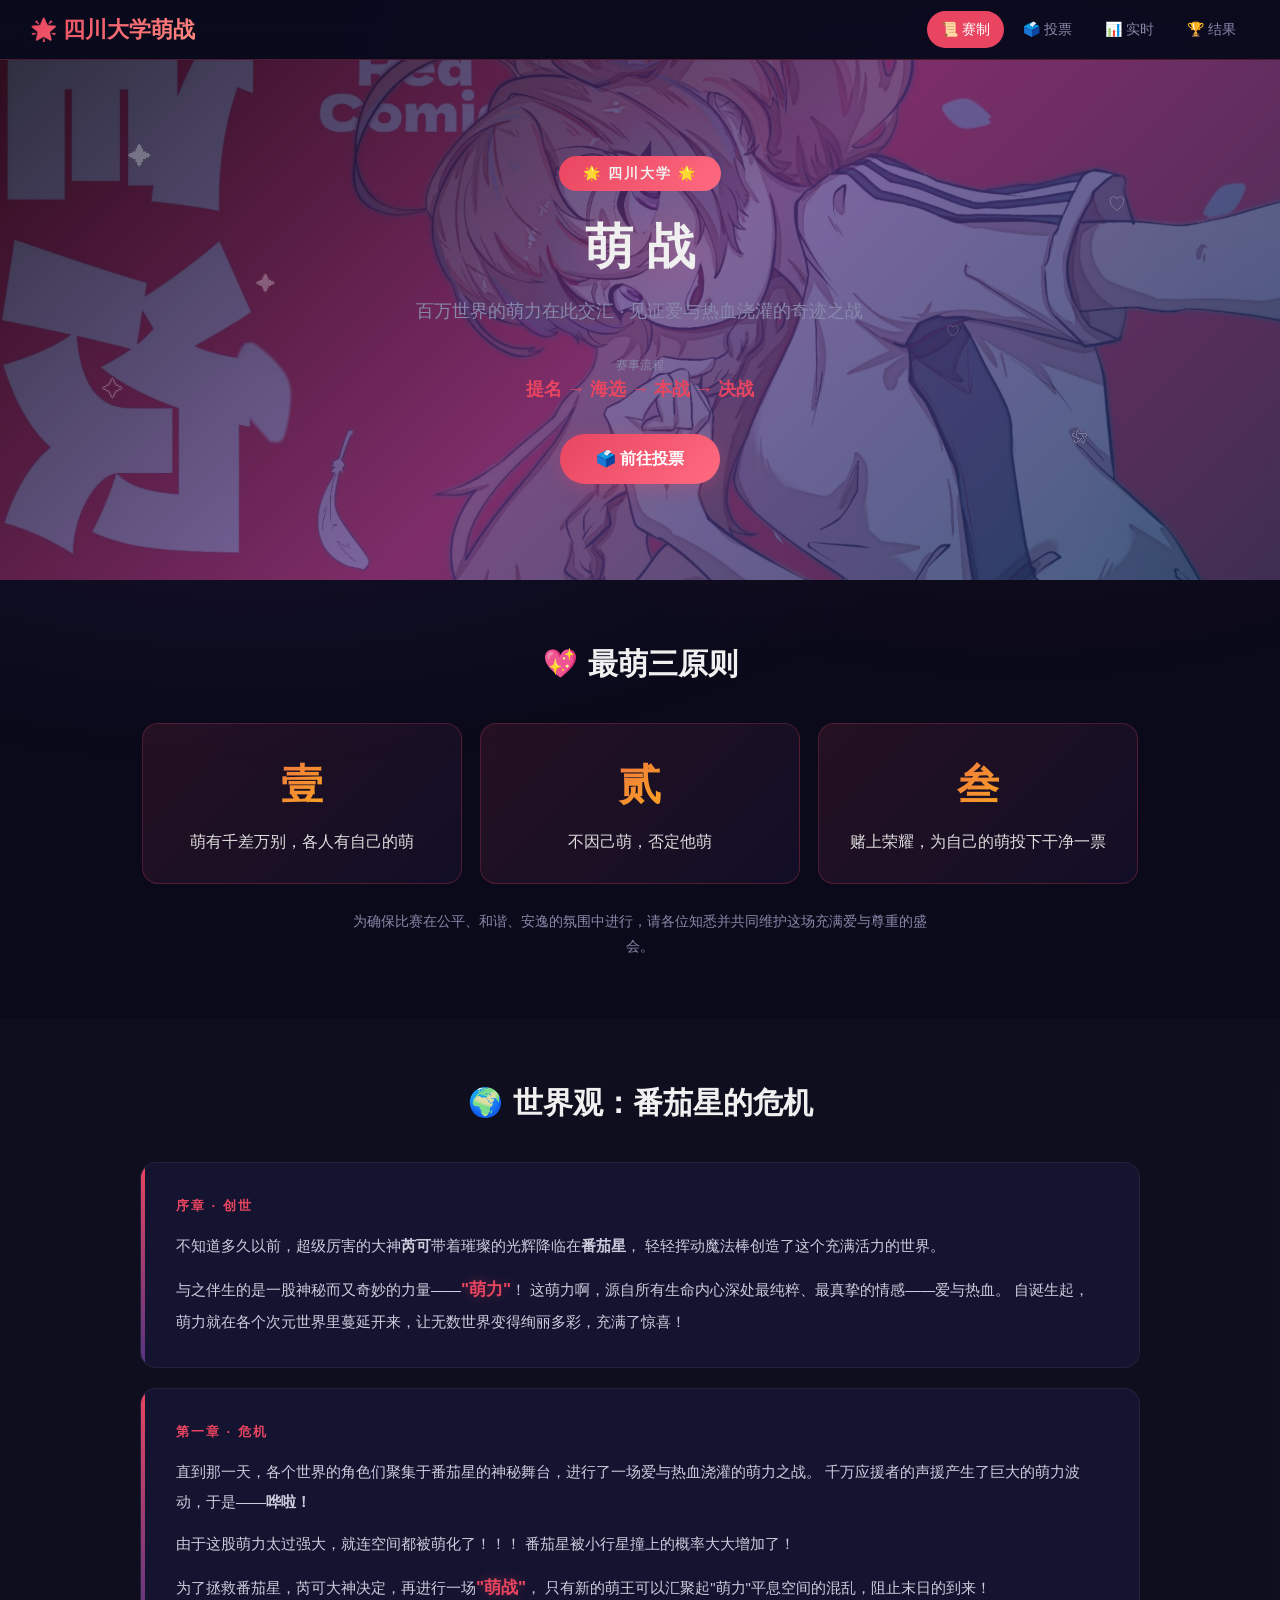
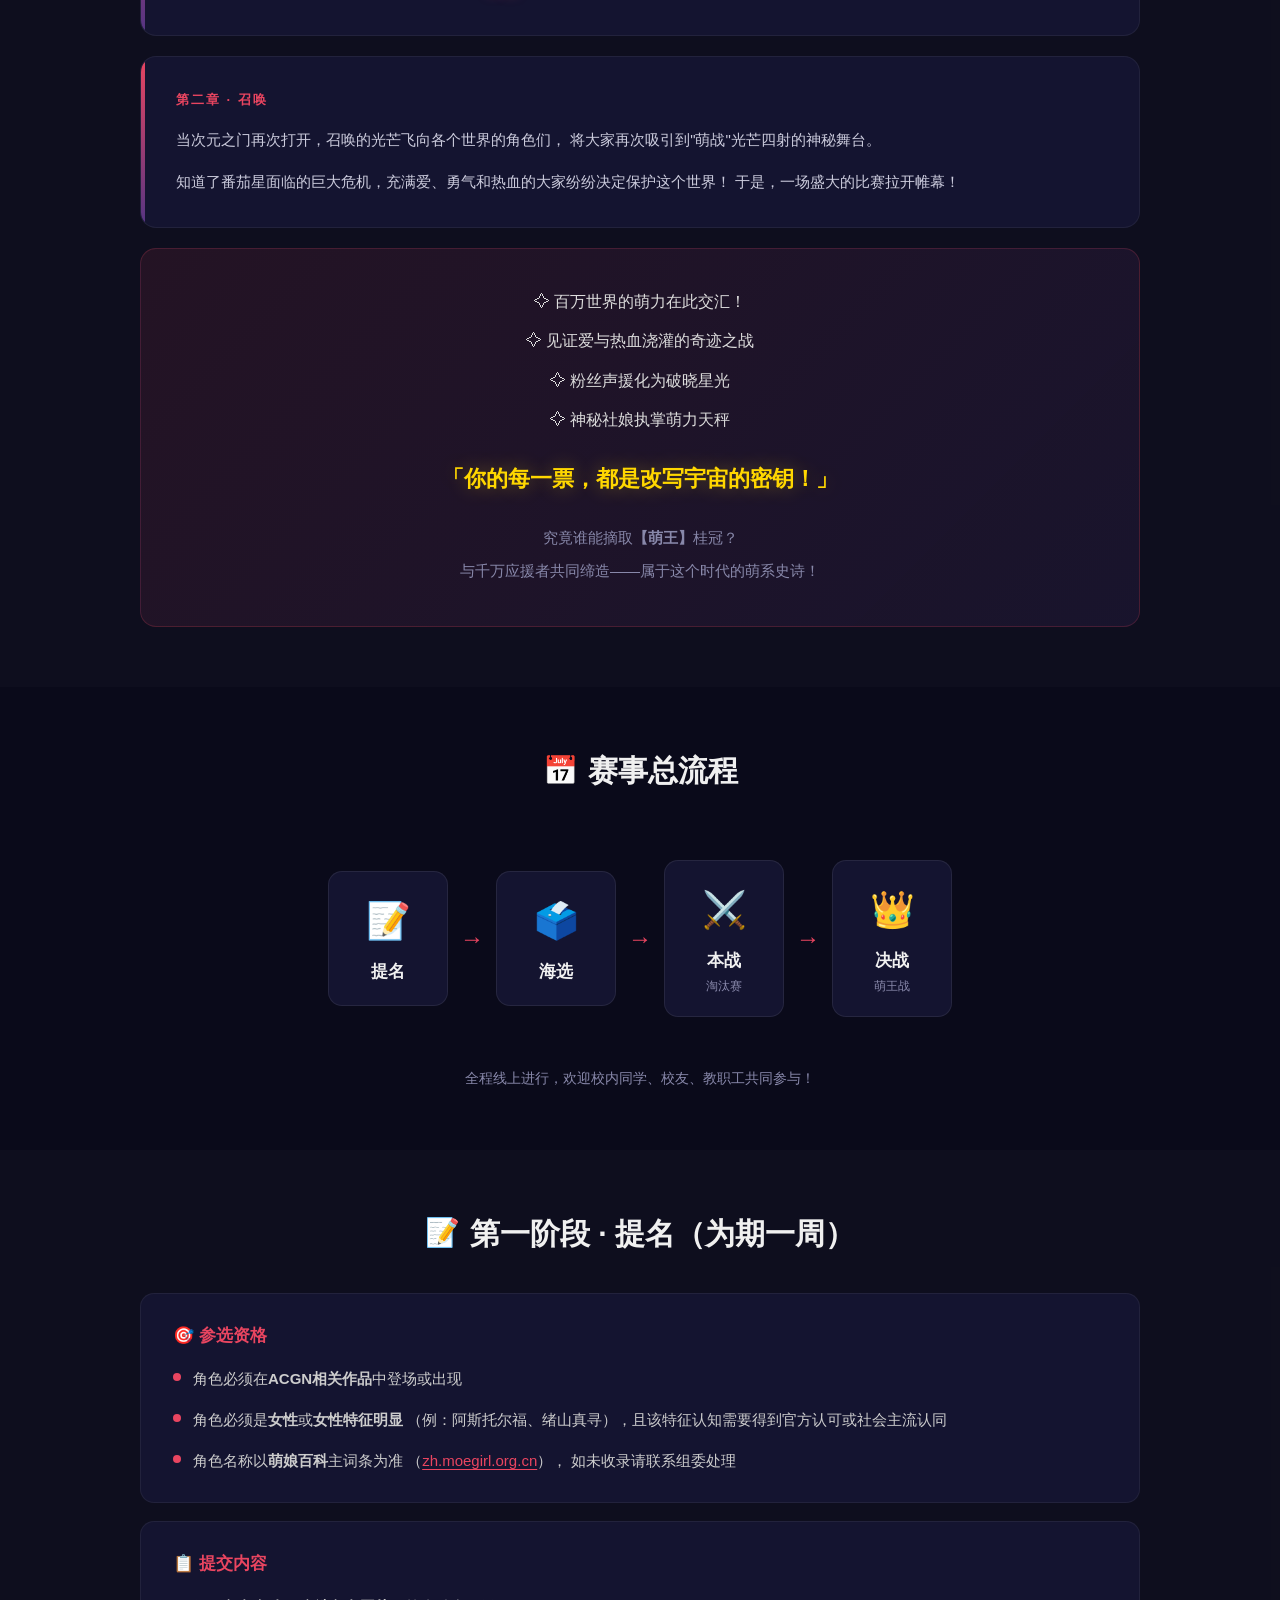
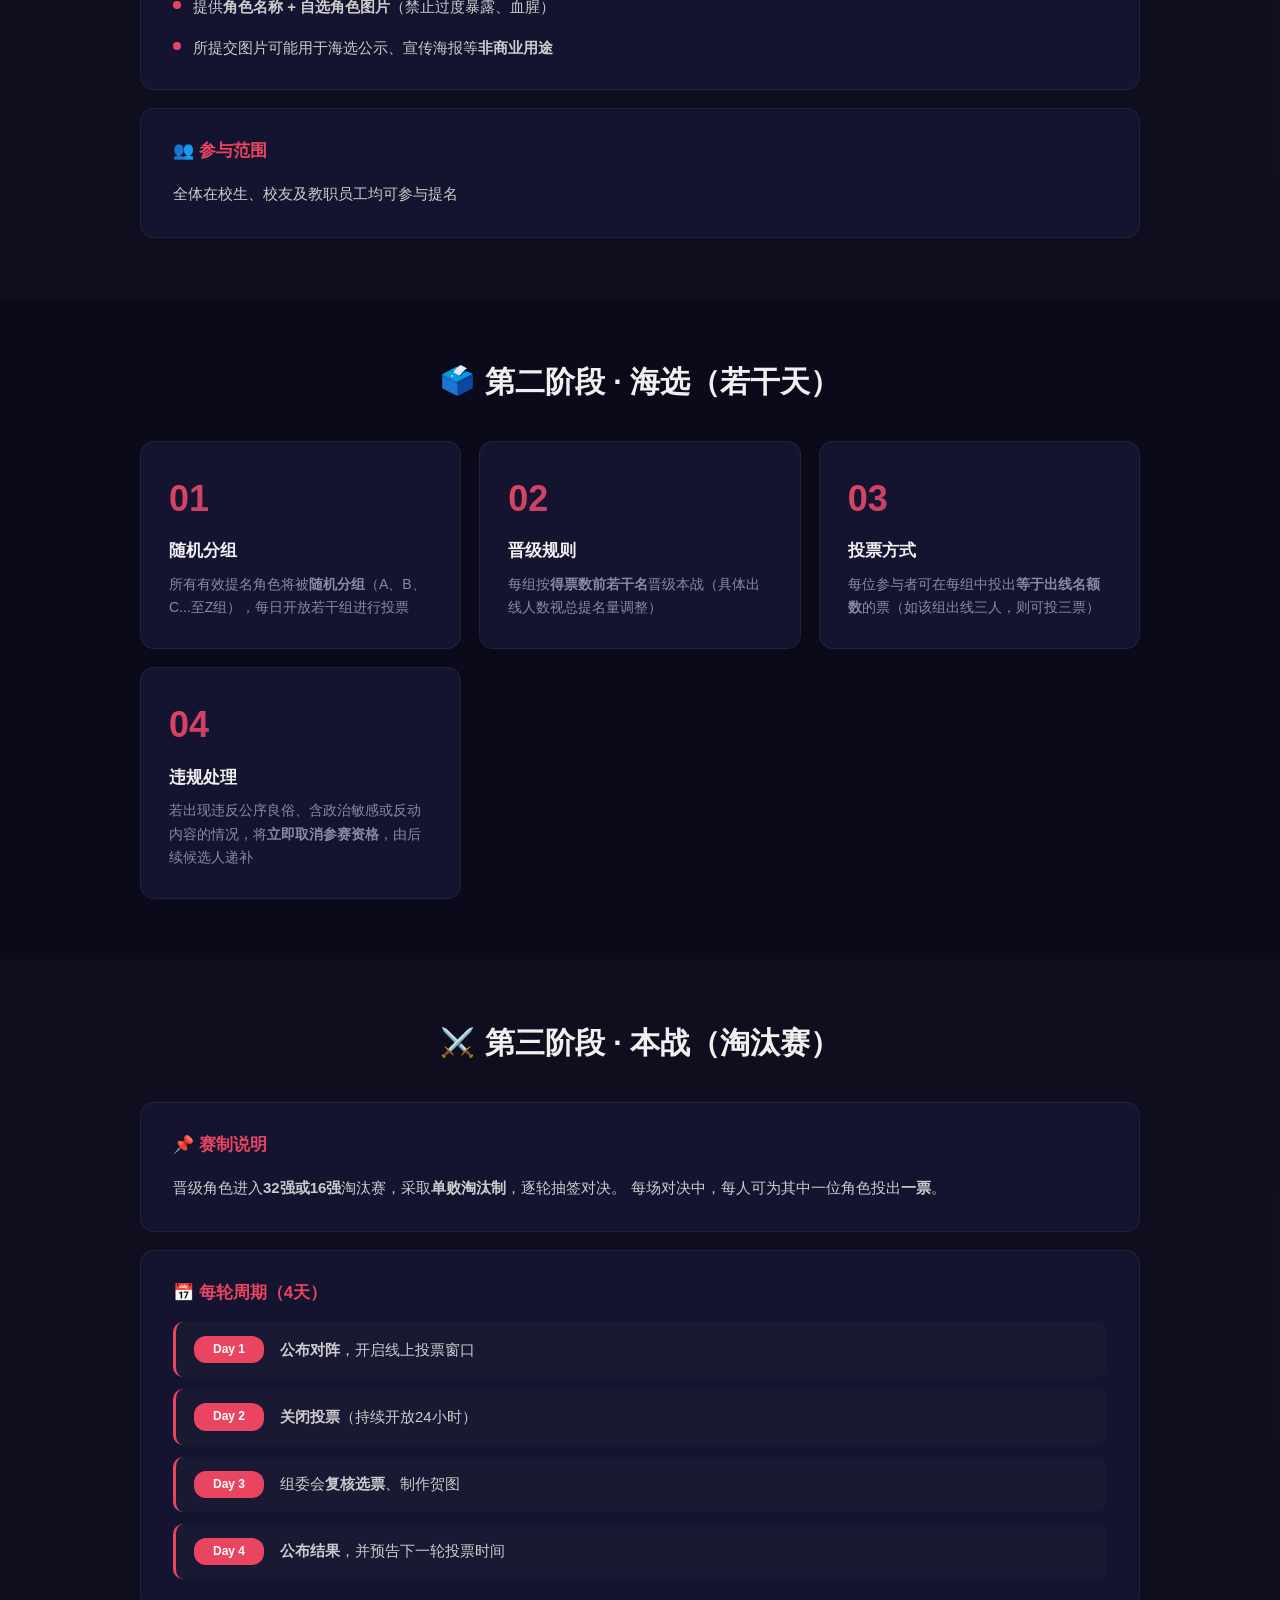
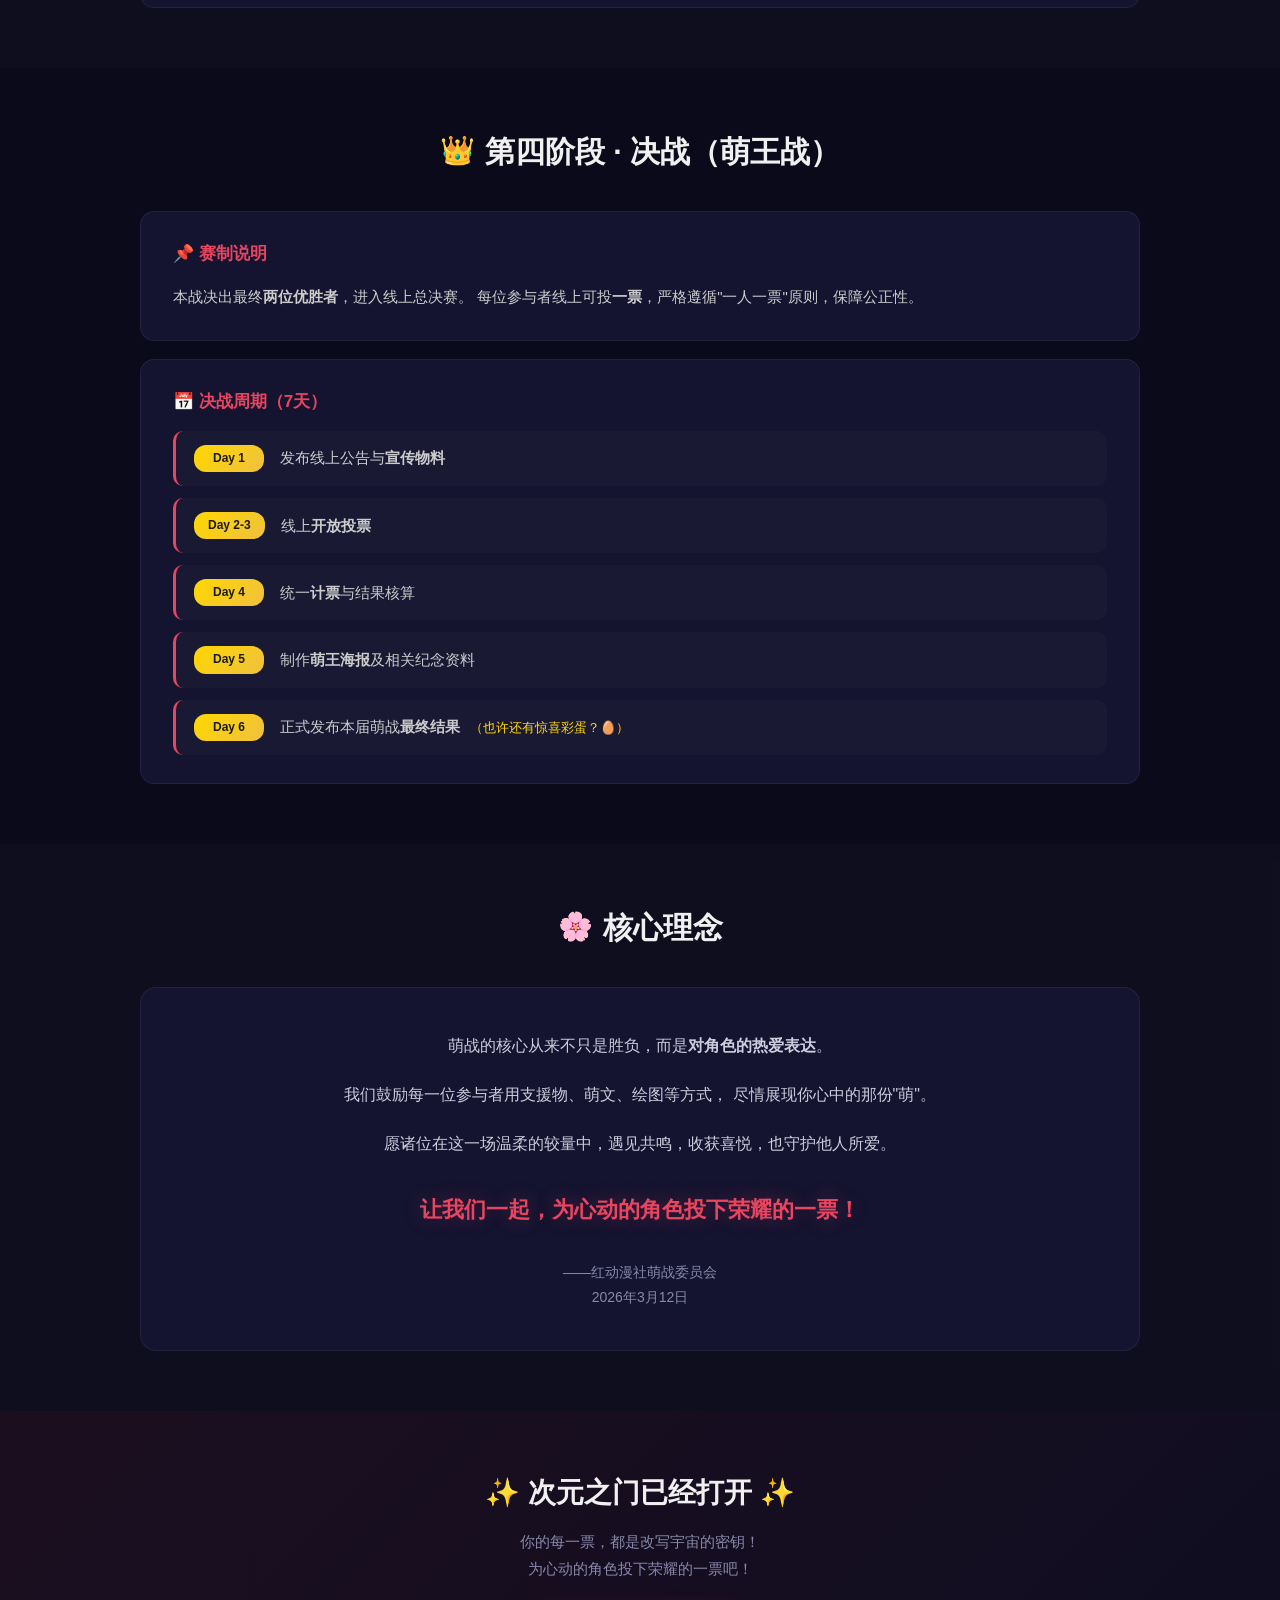
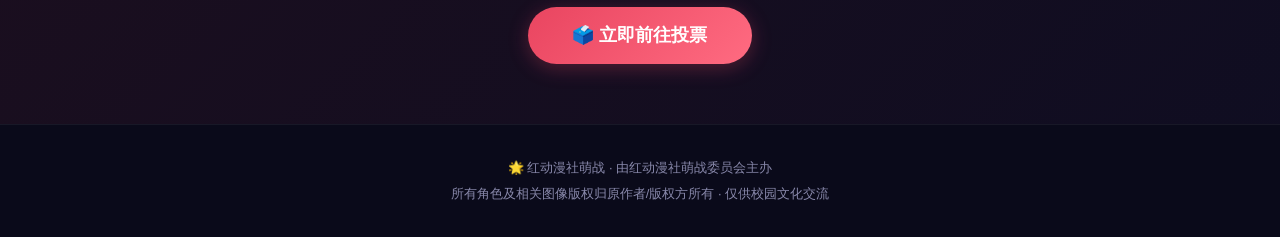
==== commit 5718c8f3: "Add files via upload" ====
--- a/about.html
+++ b/about.html
@@ -381,8 +381,8 @@
                     让我们一起，为心动的角色投下荣耀的一票！
                 </div>
                 <div class="philosophy-sign">
-                    ——四川大学萌战委员会<br>
-                    2026年x月x日
+                    ——红动漫社萌战委员会<br>
+                    2026年3月12日
                 </div>
             </div>
         </div>
@@ -396,7 +396,7 @@
     </section>
 
     <footer class="footer">
-        <p>🌟 四川大学萌战 · 由四川大学萌战委员会主办</p>
+        <p>🌟 红动漫社萌战 · 由红动漫社萌战委员会主办</p>
         <p>所有角色及相关图像版权归原作者/版权方所有 · 仅供校园文化交流</p>
     </footer>
 
--- a/style.css
+++ b/style.css
@@ -637,7 +637,7 @@
     overflow: hidden;
     z-index: 1;
     /* 👇 这里引用你的背景图片 */
-    background: url('images/about-bg.jpg.jpeg') center/cover no-repeat;
+    background: url('images/about-bg.jpg.jpg') center/cover no-repeat;
 }
 
 /* 背景图上面盖一层半透明渐变色（让文字看得清） */
@@ -952,7 +952,7 @@
     text-align: center;
     overflow: hidden;
     z-index: 1;
-    background: url('images/banner-bg.jpg.jpeg') center/cover no-repeat;
+    background: url('images/banner-bg.jpg.jpg') center/cover no-repeat;
 }
 
 .final-hero-overlay {
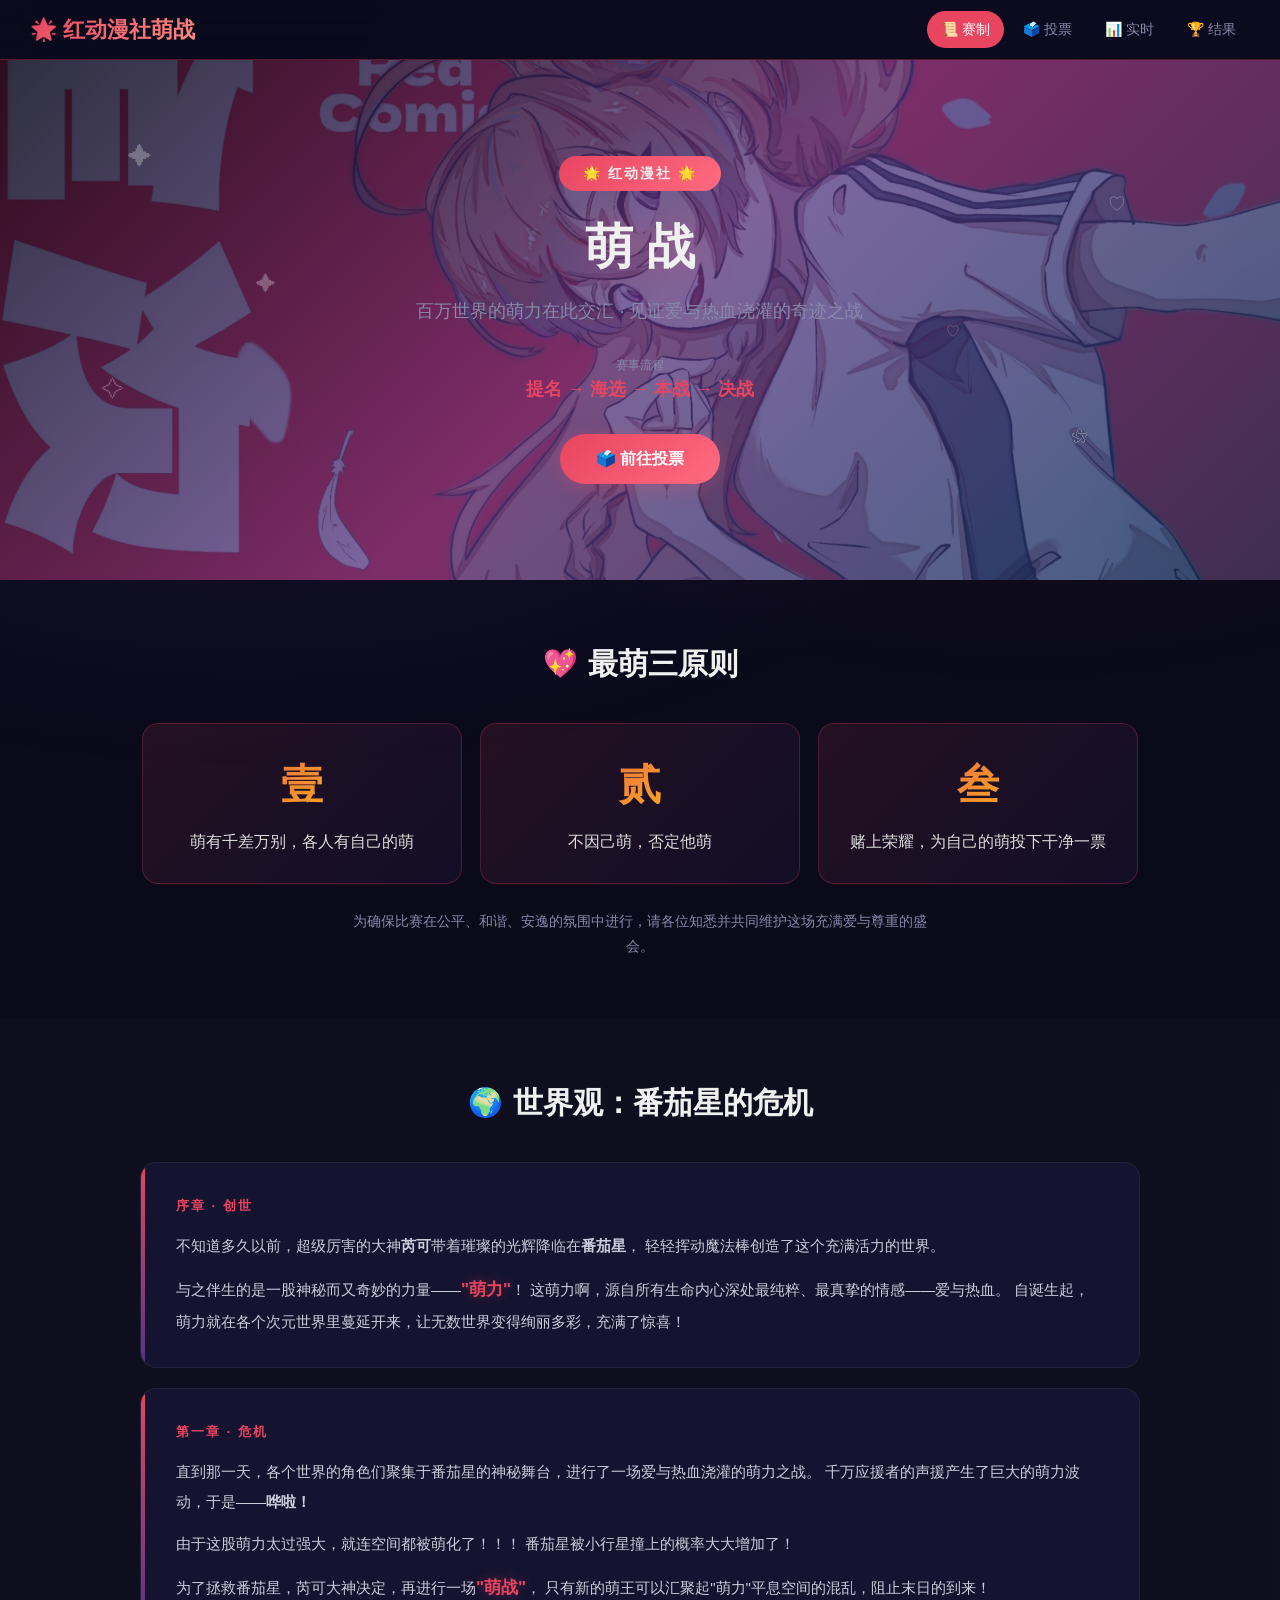
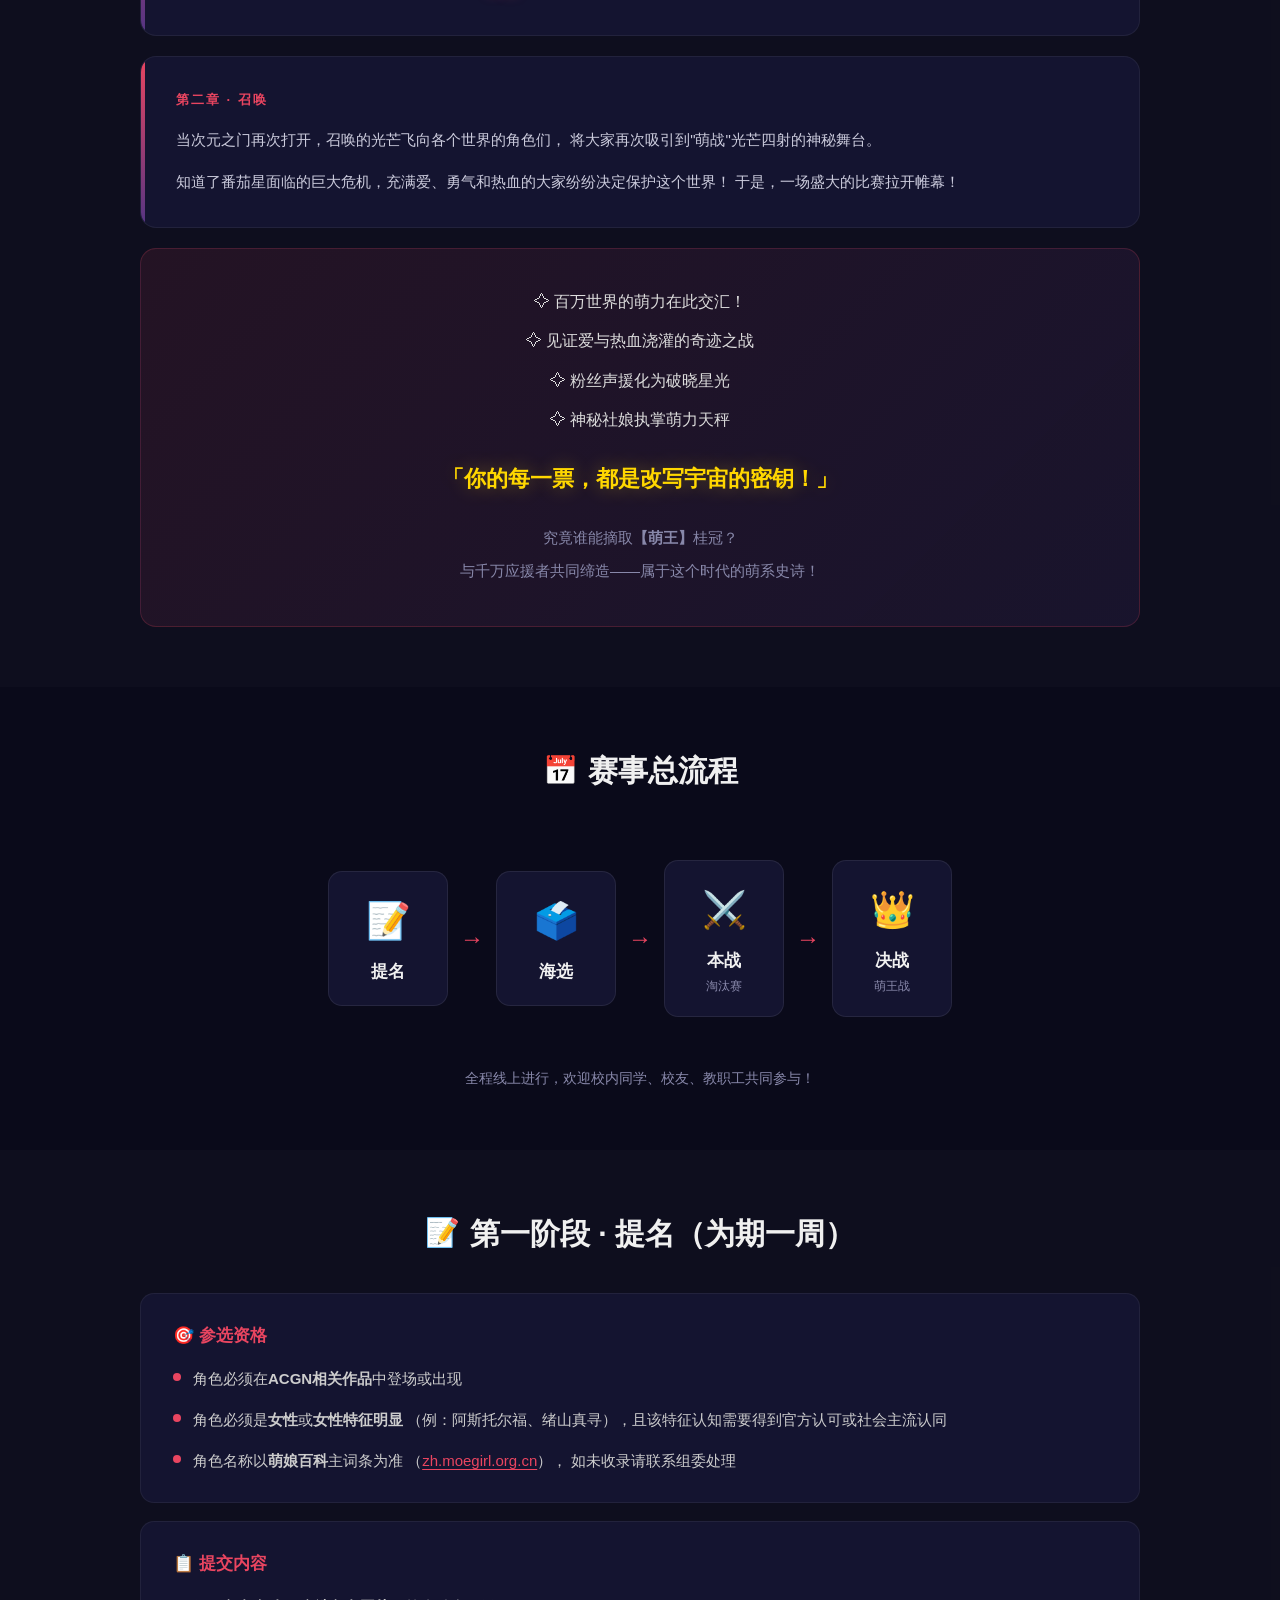
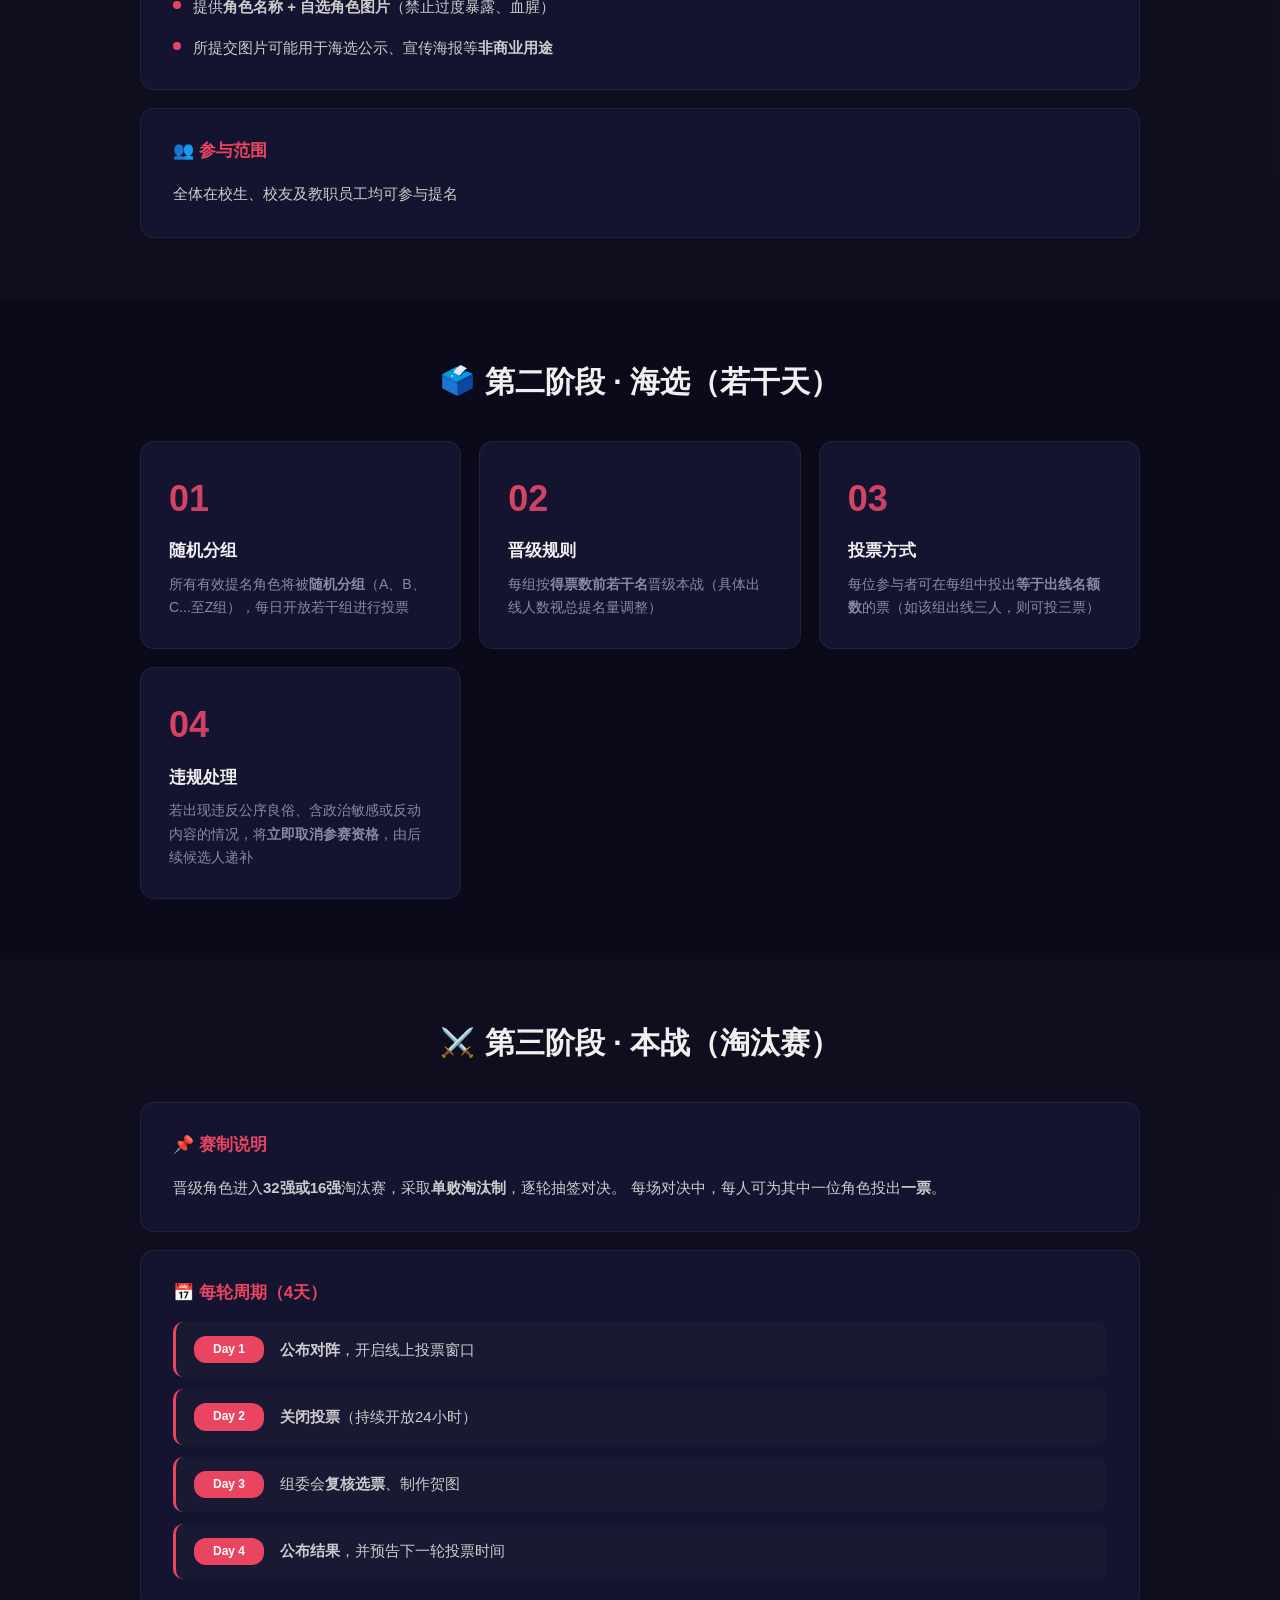
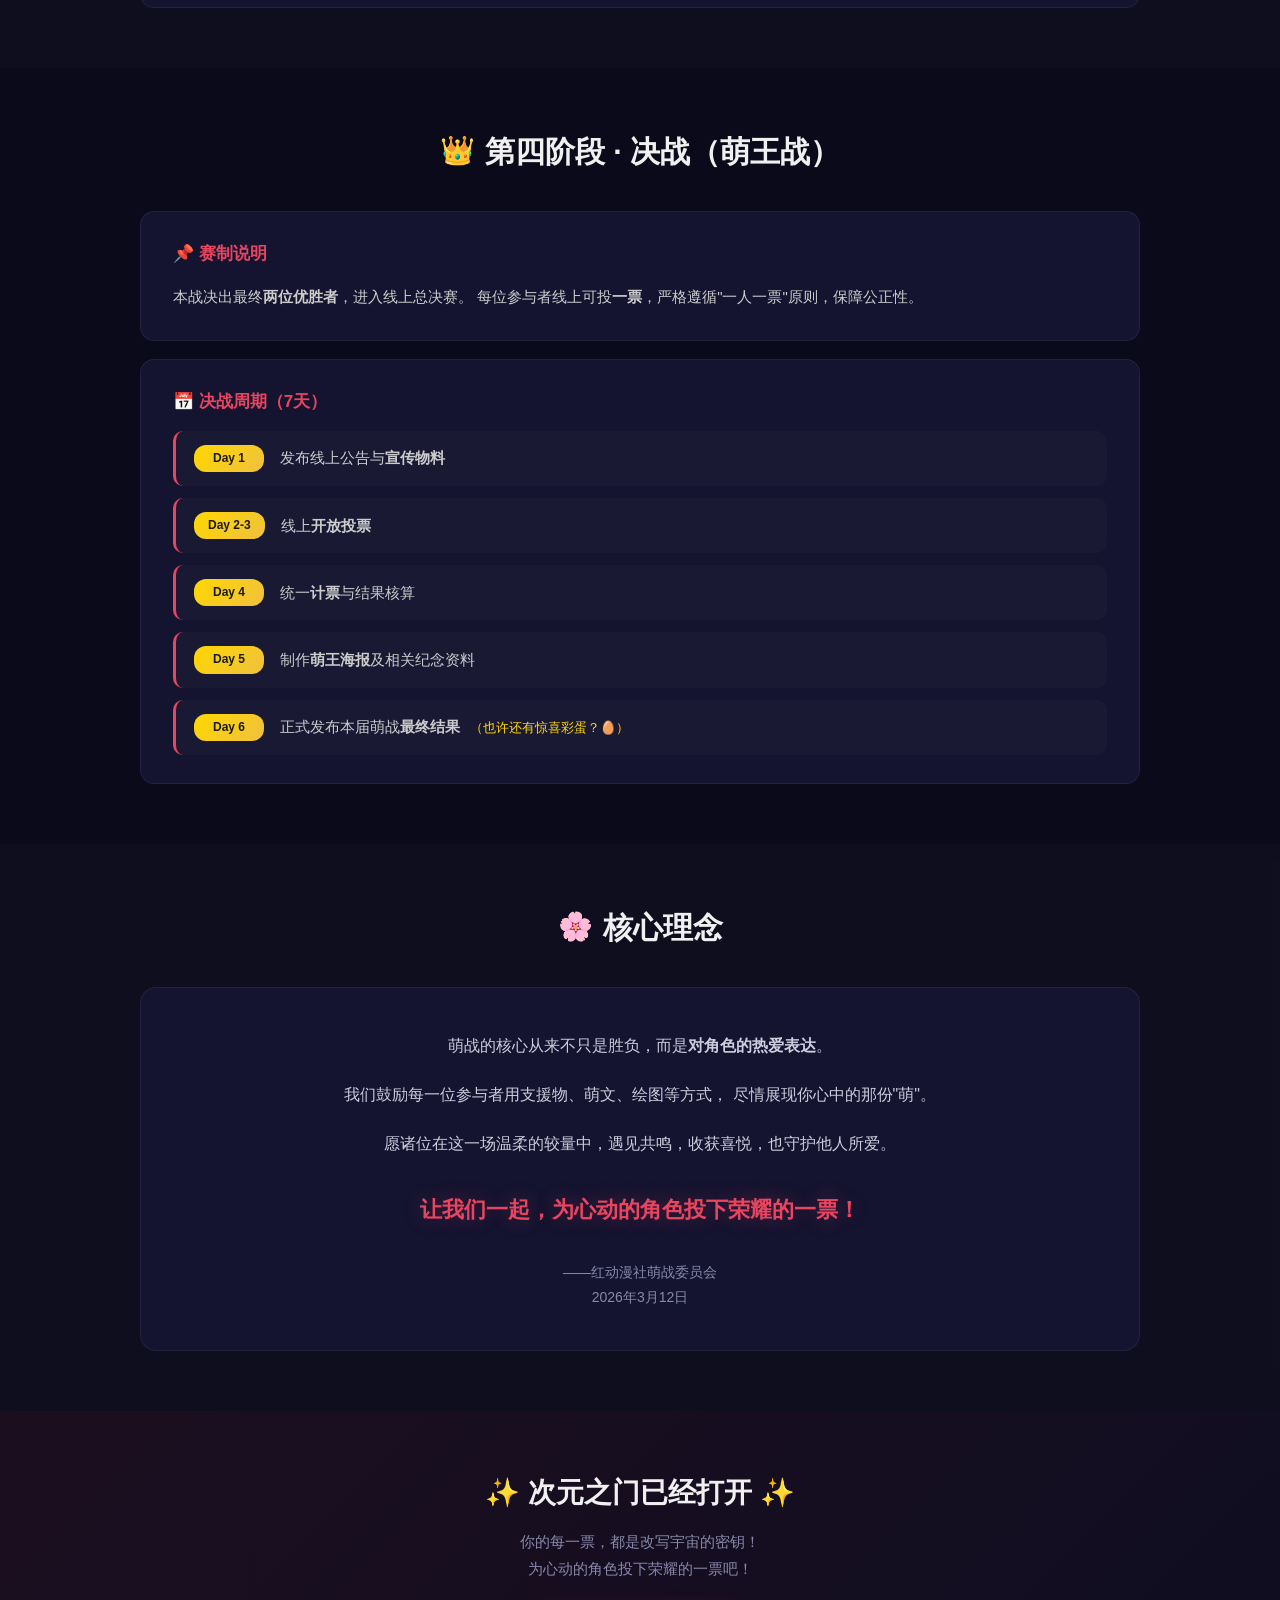
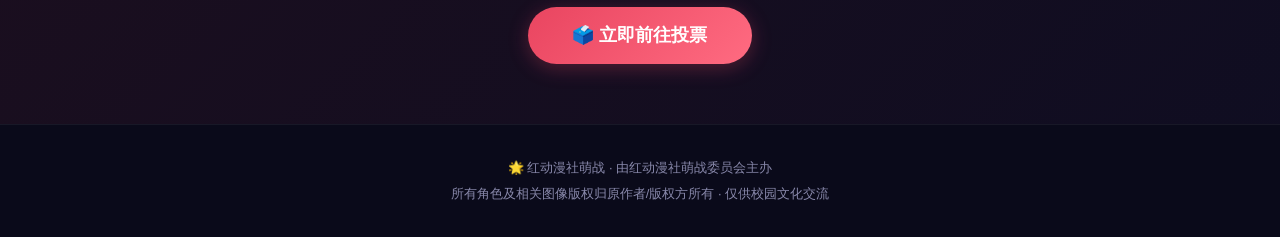
==== commit c45ee95d: "Add files via upload" ====
--- a/about.html
+++ b/about.html
@@ -3,14 +3,14 @@
 <head>
     <meta charset="UTF-8">
     <meta name="viewport" content="width=device-width, initial-scale=1.0">
-    <title>📜 赛程赛制 - 四川大学萌战</title>
+    <title>📜 赛程赛制 - 红动漫社萌战</title>
     <link rel="stylesheet" href="style.css">
 </head>
 <body>
 
     <!-- 导航栏 -->
     <nav class="navbar">
-        <div class="nav-brand">🌟 四川大学萌战</div>
+        <div class="nav-brand">🌟 红动漫社萌战</div>
         <div class="nav-links">
             <a href="about.html" class="active">📜 赛制</a>
             <a href="index.html">🗳️ 投票</a>
@@ -23,7 +23,7 @@
     <header class="about-hero">
         <div class="about-hero-overlay"></div>
         <div class="about-hero-content">
-            <div class="about-badge">🌟 四川大学 🌟</div>
+            <div class="about-badge">🌟 红动漫社 🌟</div>
             <h1>萌 战</h1>
             <p class="about-tagline">百万世界的萌力在此交汇 · 见证爱与热血浇灌的奇迹之战</p>
             <div class="about-date-box">
